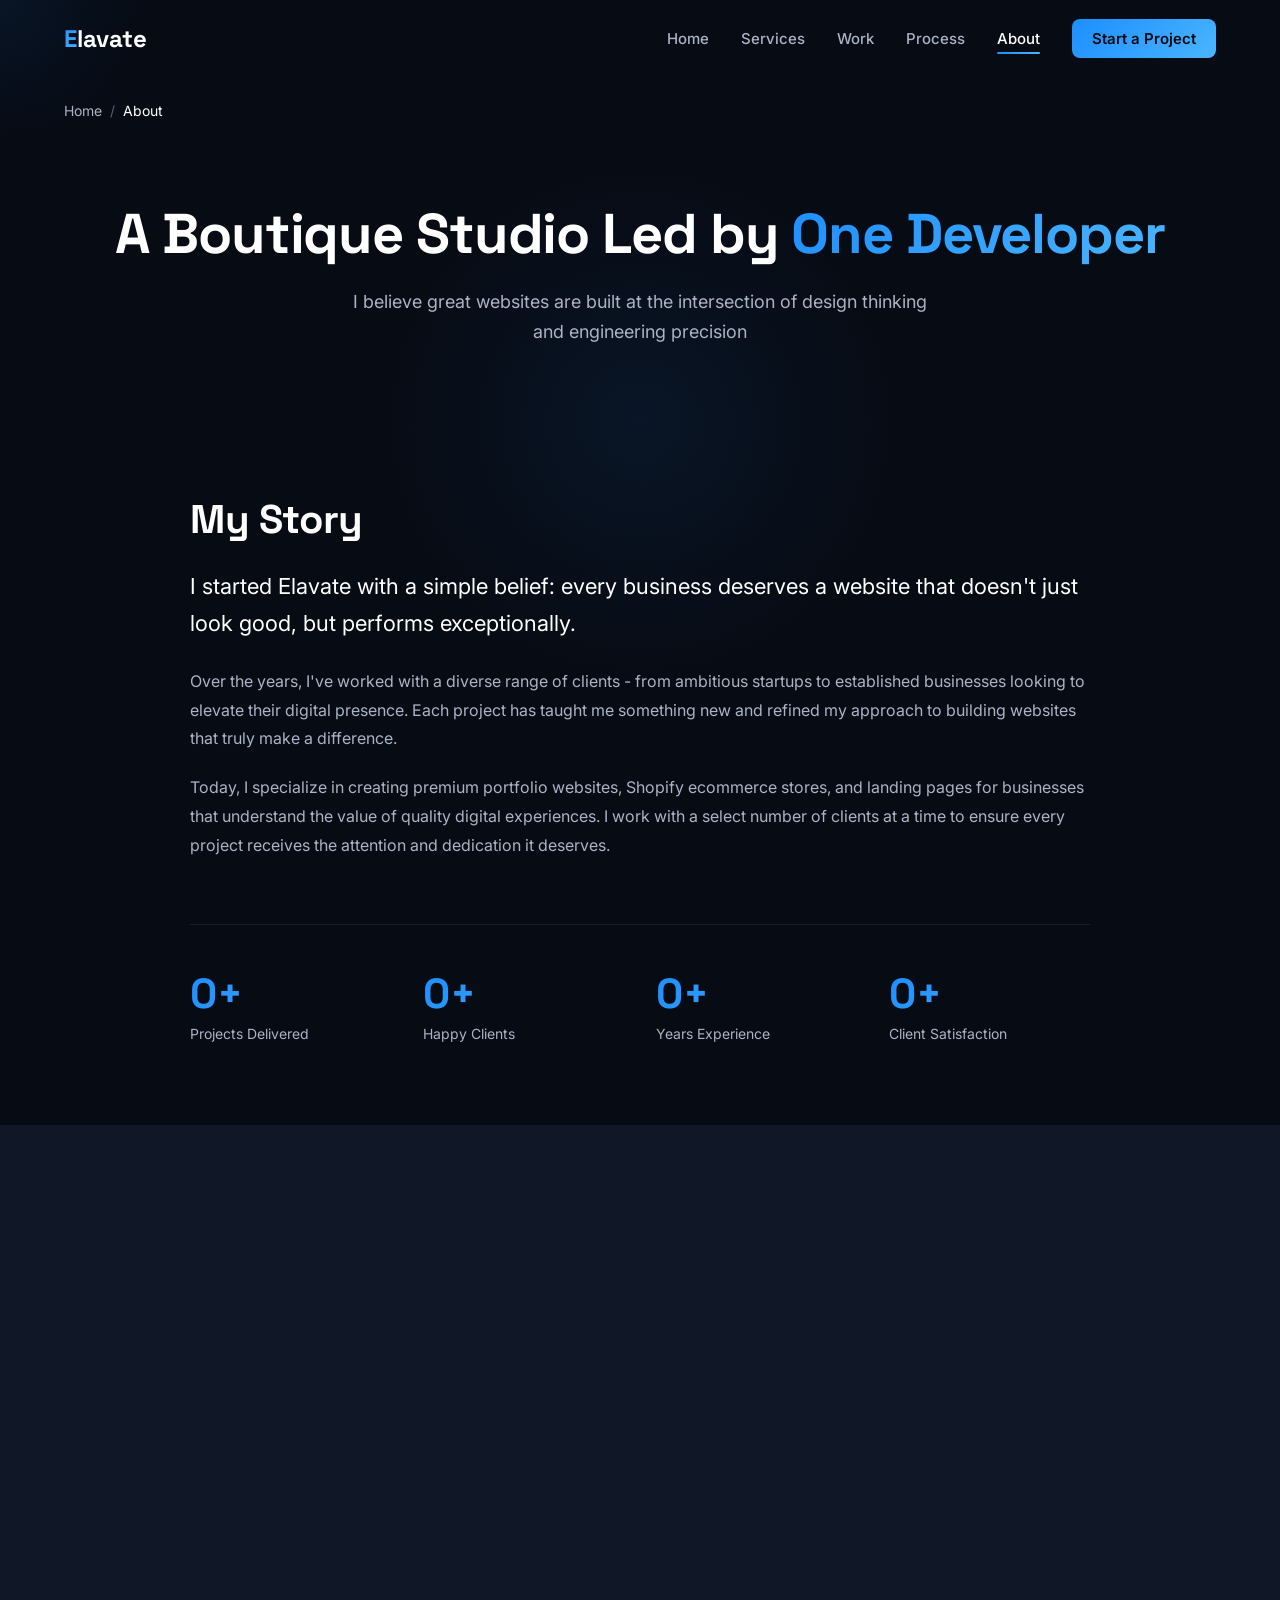
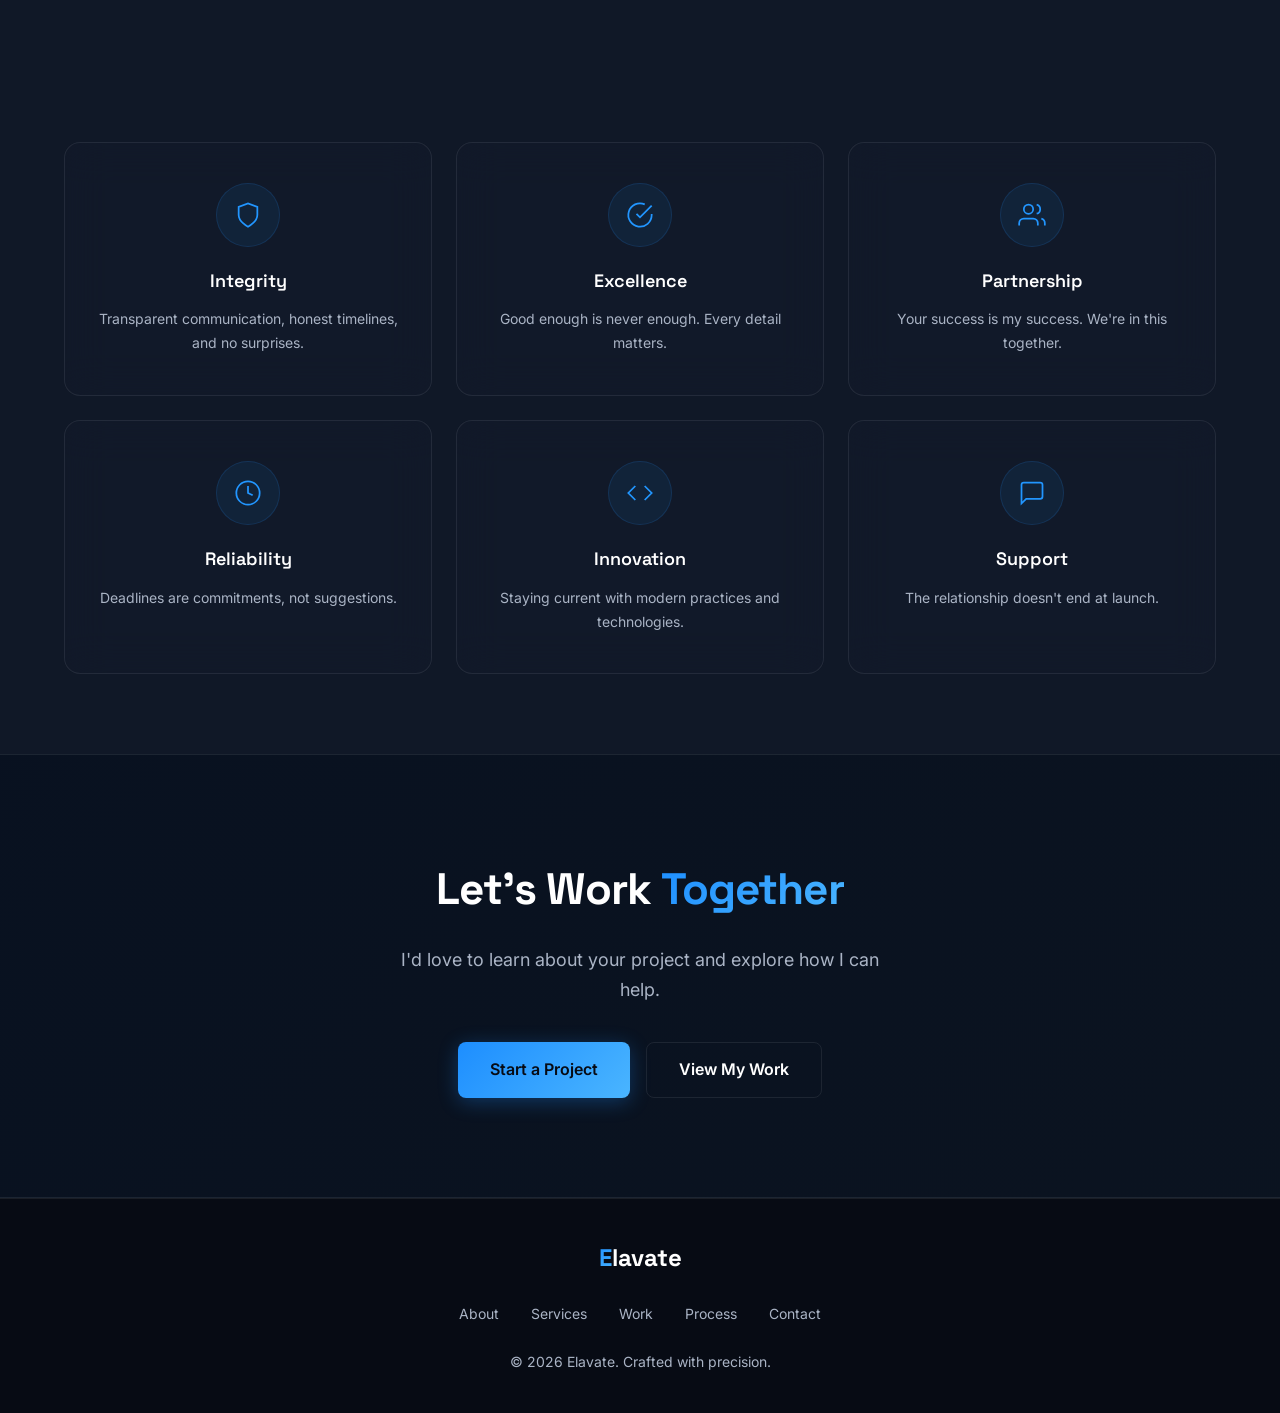
==== about.html @ 6ba704a9 "first commit" ====
<!DOCTYPE html>
<html lang="en">
<head>
    <meta charset="UTF-8">
    <meta name="viewport" content="width=device-width, initial-scale=1.0">
    <title>About | Elavate | Premium Web Development</title>
    <meta name="description" content="Learn about Elavate - a boutique web development studio focused on creating premium digital experiences for modern businesses.">
    <meta name="keywords" content="about elavate, web developer, design philosophy, mission, values">
    <meta name="author" content="Elavate">
    <link rel="canonical" href="https://elavate.dev/about.html">
    <meta property="og:title" content="About | Elavate | Premium Web Development">
    <meta property="og:description" content="Learn about Elavate - a boutique web development studio focused on creating premium digital experiences.">
    <meta property="og:type" content="website">
    <meta property="og:url" content="https://elavate.dev/about.html">
    <link rel="preconnect" href="https://fonts.googleapis.com">
    <link rel="preconnect" href="https://fonts.gstatic.com" crossorigin>
    <link href="https://fonts.googleapis.com/css2?family=Inter:wght@300;400;500;600;700&family=Space+Grotesk:wght@400;500;600;700&display=swap" rel="stylesheet">
    <link rel="stylesheet" href="css/style.css">
    <link rel="stylesheet" href="css/animations.css">
    <link rel="stylesheet" href="css/responsive.css">
</head>
<body>
    <div id="loader" class="loader"><div class="loader-inner"><div class="loader-bar"></div><span class="loader-text">ELAVATE</span></div></div>
    <div class="page-transition" id="page-transition"></div>
    <div id="mouse-glow" class="mouse-glow"></div>
    <div id="scroll-progress" class="scroll-progress"></div>

    <header id="navbar" class="navbar">
        <nav class="nav-container">
            <a href="index.html" class="nav-logo"><span class="logo-gradient">E</span>lavate</a>
            <ul class="nav-menu" id="nav-menu">
                <li><a href="index.html" class="nav-link">Home</a></li>
                <li><a href="services.html" class="nav-link">Services</a></li>
                <li><a href="work.html" class="nav-link">Work</a></li>
                <li><a href="process.html" class="nav-link">Process</a></li>
                <li><a href="about.html" class="nav-link active">About</a></li>
                <li><a href="contact.html" class="nav-link nav-link-cta">Start a Project</a></li>
            </ul>
            <button class="nav-toggle" id="nav-toggle" aria-label="Toggle menu"><span></span><span></span><span></span></button>
        </nav>
    </header>

    <main class="page-content">
        <div class="breadcrumb"><div class="container"><ul class="breadcrumb-list"><li class="breadcrumb-item"><a href="index.html">Home</a></li><li class="breadcrumb-separator">/</li><li class="breadcrumb-item active">About</li></ul></div></div>

        <section class="page-hero">
            <div class="container">
                <h1 class="page-hero-title">A Boutique Studio Led by <span class="gradient-text">One Developer</span></h1>
                <p class="page-hero-description">I believe great websites are built at the intersection of design thinking and engineering precision</p>
            </div>
        </section>

        <!-- My Story -->
        <section class="content-section">
            <div class="container">
                <div class="about-layout" data-reveal>
                    <div class="about-content">
                        <h2 class="content-title" style="text-align: left;">My Story</h2>
                        <p class="about-lead">I started Elavate with a simple belief: every business deserves a website that doesn't just look good, but performs exceptionally.</p>
                        <p class="about-text">Over the years, I've worked with a diverse range of clients - from ambitious startups to established businesses looking to elevate their digital presence. Each project has taught me something new and refined my approach to building websites that truly make a difference.</p>
                        <p class="about-text">Today, I specialize in creating premium portfolio websites, Shopify ecommerce stores, and landing pages for businesses that understand the value of quality digital experiences. I work with a select number of clients at a time to ensure every project receives the attention and dedication it deserves.</p>
                    </div>
                    <div class="about-stats">
                        <div class="stat-item"><span class="stat-number" data-count="50">0</span><span class="stat-label">Projects Delivered</span></div>
                        <div class="stat-item"><span class="stat-number" data-count="35">0</span><span class="stat-label">Happy Clients</span></div>
                        <div class="stat-item"><span class="stat-number" data-count="3">0</span><span class="stat-label">Years Experience</span></div>
                        <div class="stat-item"><span class="stat-number" data-count="100">0</span><span class="stat-label">Client Satisfaction</span></div>
                    </div>
                </div>
            </div>
        </section>

        <!-- Design Philosophy -->
        <section class="content-section content-section-alt">
            <div class="container">
                <div class="content-header" data-reveal>
                    <h2 class="content-title">Design <span class="gradient-text">Philosophy</span></h2>
                    <p class="content-subtitle">The principles that guide every project I take on</p>
                </div>
                <div class="why-grid" data-reveal>
                    <div class="why-card glass-card">
                        <div class="why-icon"><svg width="28" height="28" viewBox="0 0 24 24" fill="none" stroke="url(#ag)" stroke-width="1.5"><defs><linearGradient id="ag" x1="0%" y1="0%" x2="100%" y2="100%"><stop offset="0%" style="stop-color:#1D8EFF"/><stop offset="100%" style="stop-color:#4AB5FF"/></linearGradient></defs><path d="M12 22s8-4 8-10V5l-8-3-8 3v7c0 6 8 10 8 10z"/></svg></div>
                        <h4 class="why-title">Quality Over Quantity</h4>
                        <p class="why-description">I take on fewer projects to ensure exceptional quality in everything I deliver.</p>
                    </div>
                    <div class="why-card glass-card">
                        <div class="why-icon"><svg width="28" height="28" viewBox="0 0 24 24" fill="none" stroke="url(#ag)" stroke-width="1.5"><circle cx="12" cy="12" r="10"/><path d="M8 14s1.5 2 4 2 4-2 4-2"/><line x1="9" y1="9" x2="9.01" y2="9"/><line x1="15" y1="9" x2="15.01" y2="9"/></svg></div>
                        <h4 class="why-title">User-Centered</h4>
                        <p class="why-description">Every design decision is made with the end user in mind.</p>
                    </div>
                    <div class="why-card glass-card">
                        <div class="why-icon"><svg width="28" height="28" viewBox="0 0 24 24" fill="none" stroke="url(#ag)" stroke-width="1.5"><polygon points="13 2 3 14 12 14 11 22 21 10 12 10 13 2"/></svg></div>
                        <h4 class="why-title">Performance First</h4>
                        <p class="why-description">Speed and performance are built into every project from the ground up.</p>
                    </div>
                    <div class="why-card glass-card">
                        <div class="why-icon"><svg width="28" height="28" viewBox="0 0 24 24" fill="none" stroke="url(#ag)" stroke-width="1.5"><polyline points="16 18 22 12 16 6"/><polyline points="8 6 2 12 8 18"/></svg></div>
                        <h4 class="why-title">Clean Code</h4>
                        <p class="why-description">Maintainable, semantic code that stands the test of time.</p>
                    </div>
                    <div class="why-card glass-card">
                        <div class="why-icon"><svg width="28" height="28" viewBox="0 0 24 24" fill="none" stroke="url(#ag)" stroke-width="1.5"><rect x="5" y="2" width="14" height="20" rx="2" ry="2"/><line x1="12" y1="18" x2="12.01" y2="18"/></svg></div>
                        <h4 class="why-title">Mobile-First</h4>
                        <p class="why-description">Designed for mobile, enhanced for desktop - always.</p>
                    </div>
                    <div class="why-card glass-card">
                        <div class="why-icon"><svg width="28" height="28" viewBox="0 0 24 24" fill="none" stroke="url(#ag)" stroke-width="1.5"><circle cx="11" cy="11" r="8"/><line x1="21" y1="21" x2="16.65" y2="16.65"/></svg></div>
                        <h4 class="why-title">SEO Built-In</h4>
                        <p class="why-description">Search visibility is a core consideration, not an afterthought.</p>
                    </div>
                </div>
            </div>
        </section>

        <!-- Mission & Vision -->
        <section class="content-section">
            <div class="container">
                <div class="content-header" data-reveal>
                    <h2 class="content-title">Mission & <span class="gradient-text">Vision</span></h2>
                </div>
                <div class="featured-card" data-reveal>
                    <div class="featured-card-content">
                        <h3>My Mission</h3>
                        <p>To help ambitious businesses establish a powerful digital presence through premium, high-performance websites that drive real results and elevate their brand.</p>
                    </div>
                    <div class="featured-card-visual">
                        <svg width="80" height="80" viewBox="0 0 24 24" fill="none" stroke="#2296FF" stroke-width="1"><circle cx="12" cy="12" r="10"/><path d="M12 16v-4M12 8h.01"/></svg>
                    </div>
                </div>
                <div class="featured-card" data-reveal style="margin-top: 24px;">
                    <div class="featured-card-visual">
                        <svg width="80" height="80" viewBox="0 0 24 24" fill="none" stroke="#2296FF" stroke-width="1"><path d="M1 12s4-8 11-8 11 8 11 8-4 8-11 8-11-8-11-8z"/><circle cx="12" cy="12" r="3"/></svg>
                    </div>
                    <div class="featured-card-content">
                        <h3>My Vision</h3>
                        <p>To be the go-to web development partner for businesses that value quality, precision, and results. A studio where every project is treated as a showcase piece.</p>
                    </div>
                </div>
            </div>
        </section>

        <!-- Values -->
        <section class="content-section content-section-alt">
            <div class="container">
                <div class="content-header" data-reveal>
                    <h2 class="content-title">Core <span class="gradient-text">Values</span></h2>
                    <p class="content-subtitle">The principles that define how I work and the relationships I build</p>
                </div>
                <div class="values-grid" data-reveal>
                    <div class="value-card glass-card">
                        <div class="value-icon"><svg width="28" height="28" viewBox="0 0 24 24" fill="none" stroke="#2296FF" stroke-width="1.5"><path d="M12 22s8-4 8-10V5l-8-3-8 3v7c0 6 8 10 8 10z"/></svg></div>
                        <h3 class="value-title">Integrity</h3>
                        <p class="value-description">Transparent communication, honest timelines, and no surprises.</p>
                    </div>
                    <div class="value-card glass-card">
                        <div class="value-icon"><svg width="28" height="28" viewBox="0 0 24 24" fill="none" stroke="#2296FF" stroke-width="1.5"><path d="M22 11.08V12a10 10 0 1 1-5.93-9.14"/><polyline points="22 4 12 14.01 9 11.01"/></svg></div>
                        <h3 class="value-title">Excellence</h3>
                        <p class="value-description">Good enough is never enough. Every detail matters.</p>
                    </div>
                    <div class="value-card glass-card">
                        <div class="value-icon"><svg width="28" height="28" viewBox="0 0 24 24" fill="none" stroke="#2296FF" stroke-width="1.5"><path d="M17 21v-2a4 4 0 0 0-4-4H5a4 4 0 0 0-4 4v2"/><circle cx="9" cy="7" r="4"/><path d="M23 21v-2a4 4 0 0 0-3-3.87"/><path d="M16 3.13a4 4 0 0 1 0 7.75"/></svg></div>
                        <h3 class="value-title">Partnership</h3>
                        <p class="value-description">Your success is my success. We're in this together.</p>
                    </div>
                    <div class="value-card glass-card">
                        <div class="value-icon"><svg width="28" height="28" viewBox="0 0 24 24" fill="none" stroke="#2296FF" stroke-width="1.5"><circle cx="12" cy="12" r="10"/><polyline points="12 6 12 12 16 14"/></svg></div>
                        <h3 class="value-title">Reliability</h3>
                        <p class="value-description">Deadlines are commitments, not suggestions.</p>
                    </div>
                    <div class="value-card glass-card">
                        <div class="value-icon"><svg width="28" height="28" viewBox="0 0 24 24" fill="none" stroke="#2296FF" stroke-width="1.5"><polyline points="16 18 22 12 16 6"/><polyline points="8 6 2 12 8 18"/></svg></div>
                        <h3 class="value-title">Innovation</h3>
                        <p class="value-description">Staying current with modern practices and technologies.</p>
                    </div>
                    <div class="value-card glass-card">
                        <div class="value-icon"><svg width="28" height="28" viewBox="0 0 24 24" fill="none" stroke="#2296FF" stroke-width="1.5"><path d="M21 15a2 2 0 0 1-2 2H7l-4 4V5a2 2 0 0 1 2-2h14a2 2 0 0 1 2 2z"/></svg></div>
                        <h3 class="value-title">Support</h3>
                        <p class="value-description">The relationship doesn't end at launch.</p>
                    </div>
                </div>
            </div>
        </section>

        <!-- CTA -->
        <section class="cta-section">
            <div class="cta-content" data-reveal>
                <h2 class="cta-title">Let's Work <span class="gradient-text">Together</span></h2>
                <p class="cta-description">I'd love to learn about your project and explore how I can help.</p>
                <div class="cta-buttons">
                    <a href="contact.html" class="btn btn-primary"><span class="btn-ripple"></span>Start a Project</a>
                    <a href="work.html" class="btn btn-secondary"><span class="btn-ripple"></span>View My Work</a>
                </div>
            </div>
        </section>
    </main>

    <footer class="footer"><div class="container"><div class="footer-content"><a href="index.html" class="nav-logo footer-logo"><span class="logo-gradient">E</span>lavate</a><ul class="footer-nav"><li><a href="about.html">About</a></li><li><a href="services.html">Services</a></li><li><a href="work.html">Work</a></li><li><a href="process.html">Process</a></li><li><a href="contact.html">Contact</a></li></ul><p class="footer-copyright">&copy; 2026 Elavate. Crafted with precision.</p></div></div></footer>
    <button id="back-to-top" class="back-to-top" aria-label="Back to top"><svg width="20" height="20" viewBox="0 0 24 24" fill="none" stroke="currentColor" stroke-width="2"><polyline points="18 15 12 9 6 15"/></svg></button>

    <script src="js/main.js"></script>
</body>
</html>
---- css/style.css ----
/* =============================================
   ELAVATE PORTFOLIO - MAIN STYLES
   ============================================= */

/* CSS Variables */
:root {
    --bg: #070B14;
    --bg-section: #101827;
    --bg-card: #141D2E;
    --primary: #2296FF;
    --gradient-start: #1D8EFF;
    --gradient-end: #4AB5FF;
    --text: #FFFFFF;
    --text-secondary: #AAB4C5;
    --border: rgba(255, 255, 255, 0.08);
    --font-heading: 'Space Grotesk', sans-serif;
    --font-body: 'Inter', sans-serif;
    --radius: 16px;
    --radius-sm: 8px;
    --radius-lg: 24px;
    --transition: 0.3s cubic-bezier(0.4, 0, 0.2, 1);
}

/* Reset */
*, *::before, *::after {
    margin: 0;
    padding: 0;
    box-sizing: border-box;
}

html {
    scroll-behavior: smooth;
    scroll-padding-top: 80px;
}

body {
    font-family: var(--font-body);
    background-color: var(--bg);
    color: var(--text);
    line-height: 1.6;
    overflow-x: hidden;
    -webkit-font-smoothing: antialiased;
}

a {
    text-decoration: none;
    color: inherit;
    transition: var(--transition);
}

ul { list-style: none; }

img { max-width: 100%; display: block; }

button {
    border: none;
    outline: none;
    cursor: pointer;
    font-family: inherit;
    background: transparent;
}

input, textarea {
    font-family: inherit;
    outline: none;
    border: none;
}

/* Container */
.container {
    max-width: 1200px;
    margin: 0 auto;
    padding: 0 24px;
}

/* Section */
.section {
    padding: 140px 0;
}

.section-header {
    text-align: center;
    margin-bottom: 80px;
}

.section-label {
    display: inline-block;
    font-size: 13px;
    font-weight: 600;
    color: var(--primary);
    text-transform: uppercase;
    letter-spacing: 3px;
    margin-bottom: 20px;
    padding: 8px 20px;
    border: 1px solid rgba(34, 150, 255, 0.25);
    border-radius: 24px;
    background: rgba(34, 150, 255, 0.06);
}

.section-title {
    font-family: var(--font-heading);
    font-size: clamp(36px, 5vw, 56px);
    font-weight: 700;
    line-height: 1.15;
    margin-bottom: 20px;
    letter-spacing: -0.02em;
}

.section-description {
    font-size: 18px;
    color: var(--text-secondary);
    max-width: 640px;
    margin: 0 auto;
    line-height: 1.7;
}

/* Gradient Text */
.gradient-text {
    background: linear-gradient(135deg, var(--gradient-start), var(--gradient-end));
    -webkit-background-clip: text;
    -webkit-text-fill-color: transparent;
    background-clip: text;
}

/* Glass Card */
.glass-card {
    background: rgba(20, 29, 46, 0.6);
    border: 1px solid var(--border);
    border-radius: var(--radius);
    backdrop-filter: blur(20px);
    -webkit-backdrop-filter: blur(20px);
    transition: var(--transition);
}

.glass-card:hover {
    border-color: rgba(34, 150, 255, 0.2);
    box-shadow: 0 8px 32px rgba(34, 150, 255, 0.1);
    transform: translateY(-4px);
}

/* Buttons */
.btn {
    display: inline-flex;
    align-items: center;
    justify-content: center;
    gap: 8px;
    padding: 14px 32px;
    font-size: 16px;
    font-weight: 600;
    border-radius: var(--radius-sm);
    position: relative;
    overflow: hidden;
    transition: var(--transition);
    cursor: pointer;
}

.btn-primary {
    background: linear-gradient(135deg, var(--gradient-start), var(--gradient-end));
    color: var(--bg);
    box-shadow: 0 4px 20px rgba(29, 142, 255, 0.3);
}

.btn-primary:hover {
    box-shadow: 0 8px 30px rgba(29, 142, 255, 0.5);
    transform: translateY(-2px);
}

.btn-secondary {
    background: transparent;
    color: var(--text);
    border: 1px solid var(--border);
}

.btn-secondary:hover {
    border-color: var(--primary);
    color: var(--primary);
    transform: translateY(-2px);
}

.btn-full { width: 100%; }

.btn-ripple {
    position: absolute;
    border-radius: 50%;
    background: rgba(255, 255, 255, 0.3);
    transform: scale(0);
    animation: ripple 0.6s linear;
    pointer-events: none;
}

@keyframes ripple {
    to { transform: scale(4); opacity: 0; }
}

/* =============================================
   LOADER
   ============================================= */
.loader {
    position: fixed;
    inset: 0;
    background: var(--bg);
    display: flex;
    align-items: center;
    justify-content: center;
    z-index: 10000;
    transition: opacity 0.5s ease, visibility 0.5s ease;
}

.loader.hidden {
    opacity: 0;
    visibility: hidden;
}

.loader-inner {
    text-align: center;
}

.loader-bar {
    width: 200px;
    height: 3px;
    background: rgba(255, 255, 255, 0.1);
    border-radius: 4px;
    margin: 0 auto 16px;
    overflow: hidden;
}

.loader-bar::after {
    content: '';
    display: block;
    width: 0;
    height: 100%;
    background: linear-gradient(90deg, var(--gradient-start), var(--gradient-end));
    border-radius: 4px;
    animation: loadBar 1.5s ease forwards;
}

@keyframes loadBar {
    to { width: 100%; }
}

.loader-text {
    font-family: var(--font-heading);
    font-size: 24px;
    font-weight: 700;
    background: linear-gradient(135deg, var(--gradient-start), var(--gradient-end));
    -webkit-background-clip: text;
    -webkit-text-fill-color: transparent;
    background-clip: text;
}

/* =============================================
   MOUSE GLOW
   ============================================= */
.mouse-glow {
    position: fixed;
    width: 300px;
    height: 300px;
    border-radius: 50%;
    background: radial-gradient(circle, rgba(29, 142, 255, 0.08) 0%, transparent 70%);
    pointer-events: none;
    z-index: 1;
    transform: translate(-50%, -50%);
    transition: opacity 0.3s ease;
}

/* =============================================
   SCROLL PROGRESS
   ============================================= */
.scroll-progress {
    position: fixed;
    top: 0;
    left: 0;
    width: 0;
    height: 3px;
    background: linear-gradient(90deg, var(--gradient-start), var(--gradient-end));
    z-index: 10001;
    transition: width 0.1s linear;
}

/* =============================================
   NAVBAR
   ============================================= */
.navbar {
    position: fixed;
    top: 0;
    left: 0;
    right: 0;
    z-index: 1000;
    padding: 20px 0;
    transition: all 0.3s ease;
}

.navbar.scrolled {
    padding: 12px 0;
    background: rgba(7, 11, 20, 0.85);
    backdrop-filter: blur(20px);
    -webkit-backdrop-filter: blur(20px);
    border-bottom: 1px solid var(--border);
}

.nav-container {
    max-width: 1200px;
    margin: 0 auto;
    padding: 0 24px;
    display: flex;
    align-items: center;
    justify-content: space-between;
}

.nav-logo {
    font-family: var(--font-heading);
    font-size: 24px;
    font-weight: 700;
    color: var(--text);
}

.logo-gradient {
    background: linear-gradient(135deg, var(--gradient-start), var(--gradient-end));
    -webkit-background-clip: text;
    -webkit-text-fill-color: transparent;
    background-clip: text;
}

.nav-menu {
    display: flex;
    align-items: center;
    gap: 32px;
}

.nav-link {
    font-size: 15px;
    font-weight: 500;
    color: var(--text-secondary);
    position: relative;
    padding: 4px 0;
}

.nav-link::after {
    content: '';
    position: absolute;
    bottom: -2px;
    left: 0;
    width: 0;
    height: 2px;
    background: linear-gradient(90deg, var(--gradient-start), var(--gradient-end));
    border-radius: 2px;
    transition: width 0.3s ease;
}

.nav-link:hover,
.nav-link.active {
    color: var(--text);
}

.nav-link:hover::after,
.nav-link.active::after {
    width: 100%;
}

/* CTA Nav Link */
.nav-link-cta {
    background: linear-gradient(135deg, var(--gradient-start), var(--gradient-end));
    color: var(--bg) !important;
    padding: 10px 20px !important;
    border-radius: var(--radius-sm);
    font-weight: 600 !important;
}

.nav-link-cta::after {
    display: none !important;
}

.nav-link-cta:hover {
    opacity: 0.9;
    transform: translateY(-1px);
}

/* Mobile Toggle */
.nav-toggle {
    display: none;
    flex-direction: column;
    gap: 5px;
    padding: 4px;
}

.nav-toggle span {
    display: block;
    width: 24px;
    height: 2px;
    background: var(--text);
    border-radius: 2px;
    transition: var(--transition);
}

.nav-toggle.active span:nth-child(1) {
    transform: rotate(45deg) translate(5px, 5px);
}

.nav-toggle.active span:nth-child(2) {
    opacity: 0;
}

.nav-toggle.active span:nth-child(3) {
    transform: rotate(-45deg) translate(5px, -5px);
}

/* =============================================
   HERO
   ============================================= */
.hero {
    position: relative;
    min-height: 100vh;
    display: flex;
    align-items: center;
    overflow: hidden;
}

.hero-bg {
    position: absolute;
    inset: 0;
    z-index: 0;
}

.hero-grid {
    position: absolute;
    inset: 0;
    background-image:
        linear-gradient(rgba(255, 255, 255, 0.03) 1px, transparent 1px),
        linear-gradient(90deg, rgba(255, 255, 255, 0.03) 1px, transparent 1px);
    background-size: 60px 60px;
}

.hero-glow {
    position: absolute;
    top: 50%;
    left: 50%;
    width: 800px;
    height: 800px;
    transform: translate(-50%, -50%);
    background: radial-gradient(circle, rgba(29, 142, 255, 0.12) 0%, transparent 60%);
    animation: pulseGlow 4s ease-in-out infinite;
}

@keyframes pulseGlow {
    0%, 100% { opacity: 1; transform: translate(-50%, -50%) scale(1); }
    50% { opacity: 0.6; transform: translate(-50%, -50%) scale(1.1); }
}

.hero-particles {
    position: absolute;
    inset: 0;
    z-index: 0;
}

.hero-container {
    position: relative;
    z-index: 2;
    max-width: 1200px;
    margin: 0 auto;
    padding: 0 24px;
    display: grid;
    grid-template-columns: 1fr 1fr;
    gap: 60px;
    align-items: center;
    width: 100%;
}

.hero-badge {
    display: inline-block;
    font-size: 13px;
    font-weight: 500;
    color: var(--primary);
    padding: 8px 20px;
    border: 1px solid rgba(34, 150, 255, 0.3);
    border-radius: 24px;
    background: rgba(34, 150, 255, 0.05);
    margin-bottom: 24px;
    animation: fadeInUp 0.8s ease 0.2s backwards;
}

.hero-title {
    font-family: var(--font-heading);
    font-size: clamp(40px, 6vw, 72px);
    font-weight: 700;
    line-height: 1.1;
    margin-bottom: 28px;
    letter-spacing: -0.03em;
    animation: fadeInUp 0.8s ease 0.4s backwards;
}

.hero-description {
    font-size: 18px;
    color: var(--text-secondary);
    max-width: 520px;
    margin-bottom: 48px;
    line-height: 1.8;
    animation: fadeInUp 0.8s ease 0.6s backwards;
}

.hero-buttons {
    display: flex;
    gap: 16px;
    animation: fadeInUp 0.8s ease 0.8s backwards;
}

@keyframes fadeInUp {
    from { opacity: 0; transform: translateY(30px); }
    to { opacity: 1; transform: translateY(0); }
}

/* Hero Mockup */
.hero-visual {
    position: relative;
    height: 500px;
    display: flex;
    align-items: center;
    justify-content: center;
}

.hero-mockup {
    position: relative;
    width: 100%;
    max-width: 500px;
}

.mockup-browser {
    background: rgba(20, 29, 46, 0.8);
    border: 1px solid var(--border);
    border-radius: var(--radius);
    overflow: hidden;
    backdrop-filter: blur(20px);
    box-shadow: 0 25px 80px rgba(0, 0, 0, 0.4);
}

.mockup-browser-bar {
    display: flex;
    align-items: center;
    gap: 8px;
    padding: 14px 18px;
    background: rgba(7, 11, 20, 0.5);
    border-bottom: 1px solid var(--border);
}

.mockup-dot {
    width: 10px;
    height: 10px;
    border-radius: 50%;
    background: rgba(255, 255, 255, 0.1);
}

.mockup-dot:first-child { background: #ff5f57; }
.mockup-dot:nth-child(2) { background: #febc2e; }
.mockup-dot:nth-child(3) { background: #28c840; }

.mockup-url {
    margin-left: auto;
    font-size: 12px;
    color: var(--text-secondary);
    font-family: var(--font-body);
}

.mockup-content {
    padding: 32px;
}

.mockup-hero-line {
    height: 12px;
    background: linear-gradient(90deg, rgba(34, 150, 255, 0.3) 0%, rgba(74, 181, 255, 0.1) 100%);
    border-radius: 6px;
    margin-bottom: 12px;
    width: 80%;
}

.mockup-hero-line.short {
    width: 50%;
    height: 8px;
    margin-bottom: 24px;
    background: rgba(255, 255, 255, 0.08);
}

.mockup-grid {
    display: grid;
    grid-template-columns: repeat(3, 1fr);
    gap: 12px;
}

.mockup-card {
    aspect-ratio: 1;
    background: rgba(255, 255, 255, 0.04);
    border-radius: var(--radius-sm);
    border: 1px solid rgba(255, 255, 255, 0.06);
}

.mockup-float {
    position: absolute;
    display: flex;
    align-items: center;
    gap: 10px;
    padding: 12px 18px;
    font-size: 13px;
    font-weight: 500;
    color: var(--text);
    white-space: nowrap;
    animation: float 6s ease-in-out infinite;
    box-shadow: 0 12px 40px rgba(0, 0, 0, 0.4);
}

.mockup-float-1 {
    top: 10%;
    right: -20px;
    animation-delay: 0s;
}

.mockup-float-2 {
    bottom: 25%;
    left: -30px;
    animation-delay: 1.5s;
}

.mockup-float-3 {
    bottom: 8%;
    right: 10%;
    animation-delay: 3s;
}

/* Scroll Indicator */
.hero-scroll-indicator {
    position: absolute;
    bottom: 40px;
    left: 50%;
    transform: translateX(-50%);
    display: flex;
    flex-direction: column;
    align-items: center;
    gap: 8px;
    color: var(--text-secondary);
    font-size: 12px;
    animation: fadeInUp 0.8s ease 1.2s backwards;
}

.scroll-mouse {
    width: 24px;
    height: 38px;
    border: 2px solid var(--text-secondary);
    border-radius: 12px;
    position: relative;
}

.scroll-wheel {
    width: 4px;
    height: 8px;
    background: var(--primary);
    border-radius: 2px;
    position: absolute;
    top: 6px;
    left: 50%;
    transform: translateX(-50%);
    animation: scrollWheel 1.5s ease-in-out infinite;
}

@keyframes scrollWheel {
    0% { opacity: 1; top: 6px; }
    100% { opacity: 0; top: 20px; }
}

/* =============================================
   ABOUT
   ============================================= */
.about-layout {
    max-width: 900px;
    margin: 0 auto;
}

.about-header {
    margin-bottom: 48px;
}

.about-header .section-label {
    display: inline-block;
}

.about-header .section-title {
    text-align: left;
}

.about-content {
    margin-bottom: 64px;
}

.about-lead {
    font-size: 22px;
    color: var(--text);
    line-height: 1.7;
    margin-bottom: 24px;
    font-weight: 400;
}

.about-text {
    font-size: 16px;
    color: var(--text-secondary);
    margin-bottom: 20px;
    line-height: 1.8;
}

.about-stats {
    display: grid;
    grid-template-columns: repeat(4, 1fr);
    gap: 32px;
    padding-top: 48px;
    border-top: 1px solid var(--border);
}

.stat-item {
    text-align: left;
}

.stat-number {
    display: block;
    font-family: var(--font-heading);
    font-size: 42px;
    font-weight: 700;
    background: linear-gradient(135deg, var(--gradient-start), var(--gradient-end));
    -webkit-background-clip: text;
    -webkit-text-fill-color: transparent;
    background-clip: text;
    line-height: 1;
    margin-bottom: 8px;
}

.stat-number::after {
    content: '+';
}

.stat-label {
    display: block;
    font-size: 14px;
    color: var(--text-secondary);
}

/* =============================================
   SERVICES
   ============================================= */
.services-grid {
    display: grid;
    grid-template-columns: repeat(3, 1fr);
    gap: 24px;
}

.service-card {
    padding: 40px 32px;
    text-align: left;
    cursor: default;
    position: relative;
}

.service-featured {
    border-color: rgba(34, 150, 255, 0.15);
}

.service-featured:hover {
    border-color: rgba(34, 150, 255, 0.35);
}

.service-tag {
    position: absolute;
    top: 20px;
    right: 20px;
    font-size: 11px;
    font-weight: 600;
    color: var(--primary);
    padding: 4px 10px;
    border: 1px solid rgba(34, 150, 255, 0.3);
    border-radius: 12px;
    background: rgba(34, 150, 255, 0.08);
}

.service-icon {
    width: 56px;
    height: 56px;
    margin: 0 0 24px 0;
    display: flex;
    align-items: center;
    justify-content: center;
    background: rgba(34, 150, 255, 0.08);
    border-radius: 14px;
    border: 1px solid rgba(34, 150, 255, 0.15);
}

.service-title {
    font-family: var(--font-heading);
    font-size: 20px;
    font-weight: 600;
    margin-bottom: 12px;
}

.service-description {
    font-size: 15px;
    color: var(--text-secondary);
    line-height: 1.7;
}

/* =============================================
   PORTFOLIO
   ============================================= */
.portfolio-showcase {
    display: flex;
    flex-direction: column;
    gap: 32px;
}

.portfolio-project {
    display: grid;
    grid-template-columns: 1.2fr 1fr;
    gap: 40px;
    align-items: center;
    padding: 32px;
    background: rgba(20, 29, 46, 0.4);
    border: 1px solid var(--border);
    border-radius: var(--radius-lg);
    transition: var(--transition);
}

.portfolio-project:hover {
    border-color: rgba(34, 150, 255, 0.2);
    box-shadow: 0 20px 60px rgba(0, 0, 0, 0.3);
}

.portfolio-project-large {
    grid-template-columns: 1.3fr 1fr;
    padding: 40px;
}

.portfolio-project-image {
    position: relative;
    border-radius: var(--radius);
    overflow: hidden;
    aspect-ratio: 16/10;
    background: var(--bg-section);
}

.portfolio-placeholder {
    width: 100%;
    height: 100%;
    display: flex;
    align-items: center;
    justify-content: center;
    background: linear-gradient(135deg, rgba(29, 142, 255, 0.06) 0%, rgba(74, 181, 255, 0.04) 100%);
}

.portfolio-overlay {
    position: absolute;
    inset: 0;
    background: rgba(7, 11, 20, 0.9);
    display: flex;
    align-items: center;
    justify-content: center;
    gap: 16px;
    opacity: 0;
    transition: opacity 0.3s ease;
}

.portfolio-project:hover .portfolio-overlay {
    opacity: 1;
}

.portfolio-btn {
    padding: 12px 28px;
    font-size: 14px;
    font-weight: 600;
    border-radius: var(--radius-sm);
    background: linear-gradient(135deg, var(--gradient-start), var(--gradient-end));
    color: var(--bg);
    transition: var(--transition);
}

.portfolio-btn:hover {
    transform: scale(1.05);
}

.portfolio-btn-outline {
    background: transparent;
    color: var(--text);
    border: 1px solid var(--border);
}

.portfolio-btn-outline:hover {
    border-color: var(--primary);
    color: var(--primary);
}

.portfolio-project-info {
    padding: 8px 0;
}

.portfolio-project-meta {
    display: flex;
    align-items: center;
    gap: 16px;
    margin-bottom: 16px;
}

.portfolio-project-type {
    font-size: 13px;
    font-weight: 600;
    color: var(--primary);
    text-transform: uppercase;
    letter-spacing: 1px;
}

.portfolio-project-year {
    font-size: 13px;
    color: var(--text-secondary);
}

.portfolio-project-title {
    font-family: var(--font-heading);
    font-size: 28px;
    font-weight: 700;
    margin-bottom: 16px;
    letter-spacing: -0.01em;
}

.portfolio-project-description {
    font-size: 15px;
    color: var(--text-secondary);
    line-height: 1.7;
    margin-bottom: 24px;
}

.portfolio-project-tags {
    display: flex;
    flex-wrap: wrap;
    gap: 8px;
}

.portfolio-tag {
    font-size: 12px;
    font-weight: 500;
    color: var(--text-secondary);
    padding: 6px 14px;
    border: 1px solid var(--border);
    border-radius: 20px;
    background: rgba(255, 255, 255, 0.03);
}

/* =============================================
   SKILLS
   ============================================= */
.skills-grid {
    display: grid;
    grid-template-columns: repeat(5, 1fr);
    gap: 20px;
    max-width: 800px;
    margin: 0 auto;
}

.skill-item {
    padding: 32px 16px;
    text-align: center;
    cursor: default;
}

.skill-icon {
    margin-bottom: 12px;
}

.skill-name {
    font-size: 14px;
    font-weight: 500;
    color: var(--text-secondary);
}

/* =============================================
   PROCESS
   ============================================= */
.process-timeline {
    position: relative;
    max-width: 900px;
    margin: 0 auto;
}

.process-line {
    position: absolute;
    left: 50%;
    top: 0;
    bottom: 0;
    width: 2px;
    background: var(--border);
    transform: translateX(-50%);
}

.process-line::after {
    content: '';
    position: absolute;
    top: 0;
    left: 0;
    width: 100%;
    height: 0%;
    background: linear-gradient(to bottom, var(--gradient-start), var(--gradient-end));
    transition: height 0.5s ease;
}

.process-item {
    position: relative;
    display: flex;
    align-items: center;
    margin-bottom: 40px;
}

.process-item:nth-child(odd) {
    justify-content: flex-start;
    padding-right: calc(50% + 40px);
}

.process-item:nth-child(even) {
    justify-content: flex-end;
    padding-left: calc(50% + 40px);
}

.process-dot {
    position: absolute;
    left: 50%;
    transform: translateX(-50%);
    width: 16px;
    height: 16px;
    border-radius: 50%;
    background: var(--bg);
    border: 3px solid var(--border);
    z-index: 1;
    transition: var(--transition);
}

.process-item.active .process-dot {
    border-color: var(--primary);
    box-shadow: 0 0 20px rgba(34, 150, 255, 0.4);
}

.process-content {
    padding: 24px;
    width: 100%;
    cursor: default;
}

.process-number {
    font-family: var(--font-heading);
    font-size: 32px;
    font-weight: 700;
    color: rgba(34, 150, 255, 0.15);
    margin-bottom: 8px;
}

.process-title {
    font-family: var(--font-heading);
    font-size: 18px;
    font-weight: 600;
    margin-bottom: 8px;
}

.process-description {
    font-size: 14px;
    color: var(--text-secondary);
    line-height: 1.6;
}

/* =============================================
   WHY CHOOSE ME
   ============================================= */
.why-grid {
    display: grid;
    grid-template-columns: repeat(4, 1fr);
    gap: 20px;
}

.why-card {
    padding: 32px 24px;
    text-align: center;
    cursor: default;
}

.why-icon {
    width: 56px;
    height: 56px;
    margin: 0 auto 16px;
    display: flex;
    align-items: center;
    justify-content: center;
    background: rgba(34, 150, 255, 0.08);
    border-radius: 50%;
    border: 1px solid rgba(34, 150, 255, 0.15);
}

.why-title {
    font-family: var(--font-heading);
    font-size: 16px;
    font-weight: 600;
    margin-bottom: 8px;
}

.why-description {
    font-size: 14px;
    color: var(--text-secondary);
    line-height: 1.6;
}

/* =============================================
   TESTIMONIALS
   ============================================= */
.testimonials-grid {
    display: grid;
    grid-template-columns: repeat(3, 1fr);
    gap: 24px;
}

.testimonial-card {
    padding: 32px;
    cursor: default;
}

.testimonial-stars {
    display: flex;
    gap: 4px;
    margin-bottom: 16px;
}

.testimonial-text {
    font-size: 15px;
    color: var(--text-secondary);
    line-height: 1.7;
    margin-bottom: 24px;
    font-style: italic;
}

.testimonial-author {
    display: flex;
    align-items: center;
    gap: 12px;
}

.testimonial-avatar {
    width: 44px;
    height: 44px;
    border-radius: 50%;
    background: linear-gradient(135deg, var(--gradient-start), var(--gradient-end));
    display: flex;
    align-items: center;
    justify-content: center;
    font-family: var(--font-heading);
    font-size: 14px;
    font-weight: 600;
    color: var(--bg);
}

.testimonial-name {
    font-family: var(--font-heading);
    font-size: 15px;
    font-weight: 600;
}

.testimonial-role {
    font-size: 13px;
    color: var(--text-secondary);
}

/* =============================================
   CONTACT
   ============================================= */
.contact-grid {
    display: grid;
    grid-template-columns: 1.5fr 1fr;
    gap: 32px;
    align-items: start;
}

.contact-form {
    padding: 48px;
}

.form-group {
    margin-bottom: 24px;
}

.form-group label {
    display: block;
    font-size: 14px;
    font-weight: 500;
    color: var(--text);
    margin-bottom: 8px;
}

.form-group input,
.form-group textarea,
.form-group select {
    width: 100%;
    padding: 14px 18px;
    font-size: 15px;
    background: rgba(7, 11, 20, 0.6);
    border: 1px solid var(--border);
    border-radius: var(--radius-sm);
    color: var(--text);
    transition: var(--transition);
}

.form-group select {
    appearance: none;
    background-image: url("data:image/svg+xml,%3Csvg width='12' height='8' viewBox='0 0 12 8' fill='none' xmlns='http://www.w3.org/2000/svg'%3E%3Cpath d='M1 1L6 6L11 1' stroke='%23AAB4C5' stroke-width='1.5'/%3E%3C/svg%3E");
    background-repeat: no-repeat;
    background-position: right 16px center;
    cursor: pointer;
}

.form-group select option {
    background: var(--bg-card);
    color: var(--text);
}

.form-group input::placeholder,
.form-group textarea::placeholder {
    color: rgba(170, 180, 197, 0.5);
}

.form-group input:focus,
.form-group textarea:focus,
.form-group select:focus {
    border-color: var(--primary);
    box-shadow: 0 0 0 3px rgba(34, 150, 255, 0.1);
}

.form-group textarea {
    resize: vertical;
    min-height: 120px;
}

.contact-info-card {
    padding: 48px;
}

.contact-info-title {
    font-family: var(--font-heading);
    font-size: 24px;
    font-weight: 600;
    margin-bottom: 16px;
}

.contact-info-text {
    font-size: 15px;
    color: var(--text-secondary);
    line-height: 1.7;
    margin-bottom: 32px;
}

.contact-details {
    display: flex;
    flex-direction: column;
    gap: 16px;
    margin-bottom: 32px;
    padding-bottom: 32px;
    border-bottom: 1px solid var(--border);
}

.contact-detail {
    display: flex;
    justify-content: space-between;
    align-items: center;
}

.contact-detail-label {
    font-size: 14px;
    color: var(--text-secondary);
}

.contact-detail-value {
    font-size: 14px;
    font-weight: 500;
    color: var(--text);
}

.contact-socials {
    display: grid;
    grid-template-columns: repeat(2, 1fr);
    gap: 12px;
}

.social-link {
    display: flex;
    align-items: center;
    justify-content: center;
    gap: 10px;
    padding: 14px;
    color: var(--text-secondary);
    transition: var(--transition);
    border-radius: var(--radius-sm);
}

.social-link:hover {
    color: var(--primary);
    border-color: rgba(34, 150, 255, 0.3);
    transform: translateY(-2px);
}

/* =============================================
   FOOTER
   ============================================= */
.footer {
    padding: 40px 0;
    border-top: 1px solid var(--border);
}

.footer-content {
    display: flex;
    flex-direction: column;
    align-items: center;
    gap: 24px;
}

.footer-nav {
    display: flex;
    gap: 32px;
}

.footer-nav a {
    font-size: 14px;
    color: var(--text-secondary);
    transition: var(--transition);
}

.footer-nav a:hover {
    color: var(--primary);
}

.footer-copyright {
    font-size: 14px;
    color: var(--text-secondary);
}

/* =============================================
   BACK TO TOP
   ============================================= */
.back-to-top {
    position: fixed;
    bottom: 32px;
    right: 32px;
    width: 48px;
    height: 48px;
    border-radius: 50%;
    background: linear-gradient(135deg, var(--gradient-start), var(--gradient-end));
    color: var(--bg);
    display: flex;
    align-items: center;
    justify-content: center;
    z-index: 100;
    opacity: 0;
    visibility: hidden;
    transform: translateY(20px);
    transition: var(--transition);
    box-shadow: 0 4px 20px rgba(29, 142, 255, 0.3);
}

.back-to-top.visible {
    opacity: 1;
    visibility: visible;
    transform: translateY(0);
}

.back-to-top:hover {
    transform: translateY(-4px);
    box-shadow: 0 8px 30px rgba(29, 142, 255, 0.5);
}

/* =============================================
   PAGE TRANSITIONS
   ============================================= */
.page-transition {
    position: fixed;
    inset: 0;
    background: var(--bg);
    z-index: 9999;
    transform: scaleY(0);
    transform-origin: bottom;
    pointer-events: none;
}

.page-transition.active {
    animation: pageTransition 0.6s cubic-bezier(0.7, 0, 0.3, 1) forwards;
}

.page-transition.exit {
    animation: pageExit 0.6s cubic-bezier(0.7, 0, 0.3, 1) forwards;
}

@keyframes pageTransition {
    0% { transform: scaleY(0); transform-origin: bottom; }
    50% { transform: scaleY(1); transform-origin: bottom; }
    51% { transform-origin: top; }
    100% { transform: scaleY(0); transform-origin: top; }
}

@keyframes pageExit {
    0% { transform: scaleY(0); transform-origin: top; }
    100% { transform: scaleY(1); transform-origin: top; }
}

/* Page Load Animation */
.page-content {
    animation: pageLoad 0.6s ease 0.3s backwards;
}

@keyframes pageLoad {
    from { opacity: 0; transform: translateY(20px); }
    to { opacity: 1; transform: translateY(0); }
}

/* =============================================
   BREADCRUMB
   ============================================= */
.breadcrumb {
    padding: 100px 0 0;
}

.breadcrumb-list {
    display: flex;
    align-items: center;
    gap: 8px;
    list-style: none;
    font-size: 14px;
}

.breadcrumb-item {
    display: flex;
    align-items: center;
    gap: 8px;
}

.breadcrumb-item a {
    color: var(--text-secondary);
    transition: var(--transition);
}

.breadcrumb-item a:hover {
    color: var(--primary);
}

.breadcrumb-separator {
    color: var(--text-secondary);
    opacity: 0.5;
}

.breadcrumb-item.active {
    color: var(--text);
}

/* =============================================
   PAGE HERO
   ============================================= */
.page-hero {
    padding: 80px 0 60px;
    text-align: center;
    position: relative;
}

.page-hero::before {
    content: '';
    position: absolute;
    top: 0;
    left: 50%;
    transform: translateX(-50%);
    width: 600px;
    height: 600px;
    background: radial-gradient(circle, rgba(29, 142, 255, 0.08) 0%, transparent 60%);
    pointer-events: none;
}

.page-hero-title {
    font-family: var(--font-heading);
    font-size: clamp(36px, 5vw, 56px);
    font-weight: 700;
    line-height: 1.15;
    margin-bottom: 20px;
    letter-spacing: -0.02em;
    position: relative;
}

.page-hero-description {
    font-size: 18px;
    color: var(--text-secondary);
    max-width: 600px;
    margin: 0 auto;
    line-height: 1.7;
    position: relative;
}

/* =============================================
   ACTIVE NAV INDICATOR
   ============================================= */
.nav-link.active {
    color: var(--text);
}

.nav-link.active::after {
    width: 100%;
}

/* =============================================
   CONTENT SECTIONS (Inner Pages)
   ============================================= */
.content-section {
    padding: 80px 0;
}

.content-section-alt {
    background: var(--bg-section);
}

.content-header {
    text-align: center;
    margin-bottom: 64px;
}

.content-title {
    font-family: var(--font-heading);
    font-size: clamp(28px, 4vw, 40px);
    font-weight: 700;
    margin-bottom: 16px;
    letter-spacing: -0.01em;
}

.content-subtitle {
    font-size: 16px;
    color: var(--text-secondary);
    max-width: 600px;
    margin: 0 auto;
    line-height: 1.7;
}

/* =============================================
   FEATURED CARD
   ============================================= */
.featured-card {
    display: grid;
    grid-template-columns: 1fr 1fr;
    gap: 48px;
    align-items: center;
    padding: 48px;
    background: rgba(20, 29, 46, 0.4);
    border: 1px solid var(--border);
    border-radius: var(--radius-lg);
    transition: var(--transition);
}

.featured-card:hover {
    border-color: rgba(34, 150, 255, 0.2);
    box-shadow: 0 20px 60px rgba(0, 0, 0, 0.3);
}

.featured-card-content h3 {
    font-family: var(--font-heading);
    font-size: 24px;
    font-weight: 700;
    margin-bottom: 16px;
}

.featured-card-content p {
    color: var(--text-secondary);
    line-height: 1.7;
    margin-bottom: 24px;
}

.featured-card-visual {
    aspect-ratio: 16/10;
    background: var(--bg-card);
    border-radius: var(--radius);
    display: flex;
    align-items: center;
    justify-content: center;
    border: 1px solid var(--border);
}

/* =============================================
   FAQ ACCORDION
   ============================================= */
.faq-list {
    max-width: 800px;
    margin: 0 auto;
}

.faq-item {
    border-bottom: 1px solid var(--border);
}

.faq-question {
    width: 100%;
    padding: 24px 0;
    display: flex;
    justify-content: space-between;
    align-items: center;
    background: none;
    border: none;
    color: var(--text);
    font-size: 18px;
    font-weight: 600;
    font-family: var(--font-heading);
    text-align: left;
    cursor: pointer;
    transition: var(--transition);
}

.faq-question:hover {
    color: var(--primary);
}

.faq-icon {
    width: 24px;
    height: 24px;
    border-radius: 50%;
    background: rgba(34, 150, 255, 0.1);
    display: flex;
    align-items: center;
    justify-content: center;
    transition: var(--transition);
    flex-shrink: 0;
}

.faq-item.active .faq-icon {
    transform: rotate(45deg);
    background: var(--primary);
}

.faq-icon svg {
    width: 14px;
    height: 14px;
    stroke: var(--primary);
    transition: var(--transition);
}

.faq-item.active .faq-icon svg {
    stroke: var(--bg);
}

.faq-answer {
    max-height: 0;
    overflow: hidden;
    transition: max-height 0.3s ease, padding 0.3s ease;
}

.faq-item.active .faq-answer {
    max-height: 500px;
    padding-bottom: 24px;
}

.faq-answer p {
    color: var(--text-secondary);
    line-height: 1.7;
}

/* =============================================
   PROJECT FILTER
   ============================================= */
.project-filters {
    display: flex;
    justify-content: center;
    gap: 8px;
    margin-bottom: 48px;
    flex-wrap: wrap;
}

.filter-btn {
    padding: 10px 24px;
    font-size: 14px;
    font-weight: 500;
    color: var(--text-secondary);
    background: transparent;
    border: 1px solid var(--border);
    border-radius: 24px;
    cursor: pointer;
    transition: var(--transition);
}

.filter-btn:hover,
.filter-btn.active {
    color: var(--text);
    border-color: var(--primary);
    background: rgba(34, 150, 255, 0.1);
}

/* =============================================
   TIMELINE VERTICAL
   ============================================= */
.timeline-vertical {
    position: relative;
    max-width: 800px;
    margin: 0 auto;
    padding-left: 40px;
}

.timeline-vertical::before {
    content: '';
    position: absolute;
    left: 0;
    top: 0;
    bottom: 0;
    width: 2px;
    background: linear-gradient(to bottom, var(--gradient-start), var(--gradient-end));
}

.timeline-item {
    position: relative;
    margin-bottom: 48px;
    padding-left: 40px;
}

.timeline-item::before {
    content: '';
    position: absolute;
    left: -47px;
    top: 8px;
    width: 16px;
    height: 16px;
    border-radius: 50%;
    background: var(--bg);
    border: 3px solid var(--primary);
    box-shadow: 0 0 20px rgba(34, 150, 255, 0.3);
}

.timeline-step {
    font-size: 13px;
    font-weight: 600;
    color: var(--primary);
    text-transform: uppercase;
    letter-spacing: 1px;
    margin-bottom: 8px;
}

.timeline-title {
    font-family: var(--font-heading);
    font-size: 22px;
    font-weight: 700;
    margin-bottom: 12px;
}

.timeline-description {
    color: var(--text-secondary);
    line-height: 1.7;
    margin-bottom: 16px;
}

.timeline-deliverables {
    display: flex;
    flex-wrap: wrap;
    gap: 8px;
}

.timeline-deliverable {
    font-size: 12px;
    padding: 6px 12px;
    background: rgba(34, 150, 255, 0.08);
    border: 1px solid rgba(34, 150, 255, 0.2);
    border-radius: 16px;
    color: var(--primary);
}

/* =============================================
   VALUES GRID
   ============================================= */
.values-grid {
    display: grid;
    grid-template-columns: repeat(3, 1fr);
    gap: 24px;
}

.value-card {
    padding: 40px 32px;
    text-align: center;
    background: rgba(20, 29, 46, 0.4);
    border: 1px solid var(--border);
    border-radius: var(--radius);
    transition: var(--transition);
}

.value-card:hover {
    border-color: rgba(34, 150, 255, 0.2);
    transform: translateY(-4px);
}

.value-icon {
    width: 64px;
    height: 64px;
    margin: 0 auto 20px;
    display: flex;
    align-items: center;
    justify-content: center;
    background: rgba(34, 150, 255, 0.08);
    border-radius: 50%;
    border: 1px solid rgba(34, 150, 255, 0.15);
}

.value-title {
    font-family: var(--font-heading);
    font-size: 18px;
    font-weight: 600;
    margin-bottom: 12px;
}

.value-description {
    font-size: 14px;
    color: var(--text-secondary);
    line-height: 1.7;
}

/* =============================================
   CTA SECTION
   ============================================= */
.cta-section {
    padding: 100px 0;
    text-align: center;
    position: relative;
    overflow: hidden;
}

.cta-section::before {
    content: '';
    position: absolute;
    inset: 0;
    background: linear-gradient(135deg, rgba(29, 142, 255, 0.05) 0%, rgba(74, 181, 255, 0.05) 100%);
    border-top: 1px solid var(--border);
    border-bottom: 1px solid var(--border);
}

.cta-content {
    position: relative;
    z-index: 1;
}

.cta-title {
    font-family: var(--font-heading);
    font-size: clamp(28px, 4vw, 44px);
    font-weight: 700;
    margin-bottom: 20px;
    letter-spacing: -0.02em;
}

.cta-description {
    font-size: 18px;
    color: var(--text-secondary);
    max-width: 500px;
    margin: 0 auto 36px;
    line-height: 1.7;
}

.cta-buttons {
    display: flex;
    gap: 16px;
    justify-content: center;
}

/* =============================================
   CONTACT INFO ROW
   ============================================= */
.contact-info-row {
    display: grid;
    grid-template-columns: repeat(3, 1fr);
    gap: 24px;
    margin-bottom: 64px;
}

.contact-info-block {
    padding: 32px;
    background: rgba(20, 29, 46, 0.4);
    border: 1px solid var(--border);
    border-radius: var(--radius);
    text-align: center;
}

.contact-info-block-icon {
    width: 48px;
    height: 48px;
    margin: 0 auto 16px;
    display: flex;
    align-items: center;
    justify-content: center;
    background: rgba(34, 150, 255, 0.08);
    border-radius: 50%;
}

.contact-info-block h4 {
    font-family: var(--font-heading);
    font-size: 16px;
    font-weight: 600;
    margin-bottom: 8px;
}

.contact-info-block p {
    font-size: 14px;
    color: var(--text-secondary);
    line-height: 1.6;
}
---- css/animations.css ----
/* =============================================
   ELAVATE PORTFOLIO - ANIMATIONS
   ============================================= */

/* Scroll Reveal */
[data-reveal] {
    opacity: 0;
    transform: translateY(40px);
    transition: opacity 0.8s ease, transform 0.8s ease;
}

[data-reveal].revealed {
    opacity: 1;
    transform: translateY(0);
}

/* Stagger Children */
[data-reveal].revealed .service-card,
[data-reveal].revealed .skill-item,
[data-reveal].revealed .why-card,
[data-reveal].revealed .portfolio-project {
    animation: fadeInUp 0.6s ease backwards;
}

[data-reveal].revealed .service-card:nth-child(1),
[data-reveal].revealed .skill-item:nth-child(1),
[data-reveal].revealed .why-card:nth-child(1) { animation-delay: 0.1s; }

[data-reveal].revealed .service-card:nth-child(2),
[data-reveal].revealed .skill-item:nth-child(2),
[data-reveal].revealed .why-card:nth-child(2) { animation-delay: 0.2s; }

[data-reveal].revealed .service-card:nth-child(3),
[data-reveal].revealed .skill-item:nth-child(3),
[data-reveal].revealed .why-card:nth-child(3) { animation-delay: 0.3s; }

[data-reveal].revealed .service-card:nth-child(4),
[data-reveal].revealed .skill-item:nth-child(4),
[data-reveal].revealed .why-card:nth-child(4) { animation-delay: 0.4s; }

[data-reveal].revealed .service-card:nth-child(5),
[data-reveal].revealed .skill-item:nth-child(5),
[data-reveal].revealed .why-card:nth-child(5) { animation-delay: 0.5s; }

[data-reveal].revealed .service-card:nth-child(6),
[data-reveal].revealed .skill-item:nth-child(6),
[data-reveal].revealed .why-card:nth-child(6) { animation-delay: 0.6s; }

[data-reveal].revealed .service-card:nth-child(7),
[data-reveal].revealed .skill-item:nth-child(7),
[data-reveal].revealed .why-card:nth-child(7) { animation-delay: 0.7s; }

[data-reveal].revealed .service-card:nth-child(8),
[data-reveal].revealed .skill-item:nth-child(8),
[data-reveal].revealed .why-card:nth-child(8) { animation-delay: 0.8s; }

[data-reveal].revealed .service-card:nth-child(9),
[data-reveal].revealed .skill-item:nth-child(9),
[data-reveal].revealed .why-card:nth-child(9) { animation-delay: 0.9s; }

/* Typing Cursor */
.typing-cursor {
    display: inline-block;
    width: 3px;
    height: 1em;
    background: var(--primary);
    margin-left: 4px;
    animation: blink 0.8s ease infinite;
    vertical-align: text-bottom;
}

@keyframes blink {
    0%, 50% { opacity: 1; }
    51%, 100% { opacity: 0; }
}

/* Glow Pulse */
@keyframes glowPulse {
    0%, 100% {
        box-shadow: 0 0 20px rgba(34, 150, 255, 0.2);
    }
    50% {
        box-shadow: 0 0 40px rgba(34, 150, 255, 0.4);
    }
}

/* Gradient Shift */
@keyframes gradientShift {
    0% { background-position: 0% 50%; }
    50% { background-position: 100% 50%; }
    100% { background-position: 0% 50%; }
}

/* Scale In */
@keyframes scaleIn {
    from { transform: scale(0.8); opacity: 0; }
    to { transform: scale(1); opacity: 1; }
}

/* Slide In Left */
@keyframes slideInLeft {
    from { transform: translateX(-40px); opacity: 0; }
    to { transform: translateX(0); opacity: 1; }
}

/* Slide In Right */
@keyframes slideInRight {
    from { transform: translateX(40px); opacity: 0; }
    to { transform: translateX(0); opacity: 1; }
}

/* Rotate In */
@keyframes rotateIn {
    from { transform: rotate(-10deg) scale(0.9); opacity: 0; }
    to { transform: rotate(0) scale(1); opacity: 1; }
}

/* Counter Pulse */
.counter-pulse {
    animation: counterPulse 0.3s ease;
}

@keyframes counterPulse {
    0% { transform: scale(1); }
    50% { transform: scale(1.1); }
    100% { transform: scale(1); }
}

/* Hover Scale */
.hover-scale {
    transition: transform 0.3s ease;
}

.hover-scale:hover {
    transform: scale(1.02);
}

/* Line Draw */
.line-draw {
    stroke-dasharray: 1000;
    stroke-dashoffset: 1000;
    animation: lineDraw 2s ease forwards;
}

@keyframes lineDraw {
    to { stroke-dashoffset: 0; }
}

/* Fade In Scale */
@keyframes fadeInScale {
    from { opacity: 0; transform: scale(0.95); }
    to { opacity: 1; transform: scale(1); }
}

/* Float Animation Variations */
@keyframes floatSlow {
    0%, 100% { transform: translateY(0) rotate(0deg); }
    33% { transform: translateY(-10px) rotate(1deg); }
    66% { transform: translateY(-5px) rotate(-1deg); }
}

@keyframes floatMedium {
    0%, 100% { transform: translateY(0) rotate(0deg); }
    50% { transform: translateY(-15px) rotate(2deg); }
}

/* Shimmer */
@keyframes shimmer {
    0% { background-position: -200% 0; }
    100% { background-position: 200% 0; }
}

.shimmer {
    background: linear-gradient(
        90deg,
        transparent 0%,
        rgba(255, 255, 255, 0.05) 50%,
        transparent 100%
    );
    background-size: 200% 100%;
    animation: shimmer 3s ease infinite;
}

/* Border Glow */
@keyframes borderGlow {
    0%, 100% { border-color: rgba(34, 150, 255, 0.2); }
    50% { border-color: rgba(34, 150, 255, 0.4); }
}

/* Reduced Motion */
@media (prefers-reduced-motion: reduce) {
    *,
    *::before,
    *::after {
        animation-duration: 0.01ms !important;
        animation-iteration-count: 1 !important;
        transition-duration: 0.01ms !important;
    }

    [data-reveal] {
        opacity: 1;
        transform: none;
    }
}
---- css/responsive.css ----
/* =============================================
   ELAVATE PORTFOLIO - RESPONSIVE STYLES
   ============================================= */

/* Tablet */
@media (max-width: 1024px) {
    .hero-container {
        grid-template-columns: 1fr;
        text-align: center;
        gap: 40px;
    }

    .hero-description {
        margin: 0 auto 48px;
    }

    .hero-buttons {
        justify-content: center;
    }

    .hero-visual {
        height: 400px;
    }

    .hero-mockup {
        max-width: 400px;
    }

    .mockup-float-1 {
        right: -10px;
    }

    .mockup-float-2 {
        left: -10px;
    }

    .hero-scroll-indicator {
        display: none;
    }

    .about-header .section-title {
        text-align: center;
    }

    .about-header {
        text-align: center;
    }

    .stat-item {
        text-align: center;
    }

    .services-grid {
        grid-template-columns: repeat(2, 1fr);
    }

    .portfolio-project {
        grid-template-columns: 1fr;
        gap: 24px;
    }

    .portfolio-project-large {
        grid-template-columns: 1fr;
    }

    .portfolio-project-info {
        padding: 0 8px;
    }

    .skills-grid {
        grid-template-columns: repeat(4, 1fr);
    }

    .process-line {
        left: 20px;
    }

    .process-item:nth-child(odd),
    .process-item:nth-child(even) {
        justify-content: flex-start;
        padding-left: 60px;
        padding-right: 0;
    }

    .process-dot {
        left: 20px;
    }

    .why-grid {
        grid-template-columns: repeat(2, 1fr);
    }

    .testimonials-grid {
        grid-template-columns: repeat(2, 1fr);
    }

    .testimonials-grid .testimonial-card:last-child {
        grid-column: span 2;
        max-width: 50%;
        margin: 0 auto;
    }

    .contact-grid {
        grid-template-columns: 1fr;
    }
}

/* Mobile */
@media (max-width: 768px) {
    .section {
        padding: 100px 0;
    }

    .section-header {
        margin-bottom: 56px;
    }

    .section-title {
        font-size: clamp(28px, 7vw, 40px);
    }

    /* Nav */
    .nav-menu {
        position: fixed;
        top: 0;
        right: -100%;
        width: 280px;
        height: 100vh;
        background: rgba(7, 11, 20, 0.98);
        backdrop-filter: blur(20px);
        -webkit-backdrop-filter: blur(20px);
        flex-direction: column;
        justify-content: center;
        gap: 24px;
        padding: 40px;
        transition: right 0.3s ease;
        border-left: 1px solid var(--border);
    }

    .nav-menu.active {
        right: 0;
    }

    .nav-toggle {
        display: flex;
        z-index: 1001;
    }

    .nav-link {
        font-size: 18px;
    }

    .nav-link-cta {
        margin-top: 16px;
        text-align: center;
        display: block;
    }

    /* Hero */
    .hero {
        padding-top: 120px;
    }

    .hero-title {
        font-size: clamp(32px, 8vw, 48px);
    }

    .hero-visual {
        height: 350px;
    }

    .hero-mockup {
        max-width: 320px;
    }

    .mockup-float {
        padding: 10px 14px;
        font-size: 11px;
    }

    .mockup-float-1 {
        right: -5px;
        top: 5%;
    }

    .mockup-float-2 {
        left: -5px;
        bottom: 30%;
    }

    .mockup-float-3 {
        right: 5%;
        bottom: 5%;
    }

    /* About */
    .about-header .section-title {
        text-align: center;
    }

    .about-lead {
        font-size: 18px;
    }

    .about-stats {
        grid-template-columns: repeat(2, 1fr);
        gap: 24px;
    }

    .stat-number {
        font-size: 32px;
    }

    /* Services */
    .services-grid {
        grid-template-columns: 1fr;
    }

    .service-card {
        padding: 32px 24px;
    }

    /* Portfolio */
    .portfolio-project {
        padding: 20px;
    }

    .portfolio-project-large {
        padding: 24px;
    }

    .portfolio-project-title {
        font-size: 22px;
    }

    .portfolio-overlay {
        opacity: 1;
        background: rgba(7, 11, 20, 0.8);
    }

    /* Skills */
    .skills-grid {
        grid-template-columns: repeat(3, 1fr);
        gap: 12px;
    }

    .skill-item {
        padding: 24px 12px;
    }

    .skill-icon svg {
        width: 32px;
        height: 32px;
    }

    /* Process */
    .process-content {
        padding: 20px;
    }

    .process-number {
        font-size: 24px;
    }

    /* Why */
    .why-grid {
        grid-template-columns: repeat(2, 1fr);
        gap: 12px;
    }

    .why-card {
        padding: 24px 16px;
    }

    /* Testimonials */
    .testimonials-grid {
        grid-template-columns: 1fr;
    }

    .testimonials-grid .testimonial-card:last-child {
        grid-column: auto;
        max-width: 100%;
    }

    .testimonial-card {
        padding: 24px;
    }

    /* Contact */
    .contact-form {
        padding: 28px;
    }

    .contact-info-card {
        padding: 28px;
    }

    .contact-socials {
        grid-template-columns: repeat(4, 1fr);
    }

    .social-link {
        padding: 12px;
    }

    /* Footer */
    .footer-nav {
        flex-wrap: wrap;
        justify-content: center;
        gap: 16px;
    }

    /* Back to top */
    .back-to-top {
        bottom: 20px;
        right: 20px;
        width: 42px;
        height: 42px;
    }
}

/* Small Mobile */
@media (max-width: 480px) {
    .container {
        padding: 0 16px;
    }

    .hero {
        padding-top: 100px;
    }

    .hero-buttons {
        flex-direction: column;
        width: 100%;
    }

    .hero-buttons .btn {
        width: 100%;
    }

    .mockup-float-1,
    .mockup-float-2,
    .mockup-float-3 {
        display: none;
    }

    .about-stats {
        grid-template-columns: repeat(2, 1fr);
    }

    .portfolio-project-meta {
        flex-direction: column;
        align-items: flex-start;
        gap: 8px;
    }

    .skills-grid {
        grid-template-columns: repeat(3, 1fr);
    }

    .why-grid {
        grid-template-columns: 1fr;
    }

    .contact-socials {
        grid-template-columns: repeat(2, 1fr);
    }

    /* Multi-page elements */
    .featured-card {
        grid-template-columns: 1fr;
        gap: 32px;
        padding: 32px;
    }

    .values-grid {
        grid-template-columns: repeat(2, 1fr);
    }

    .contact-info-row {
        grid-template-columns: 1fr;
    }

    .cta-buttons {
        flex-direction: column;
        align-items: center;
    }

    .cta-buttons .btn {
        width: 100%;
        max-width: 300px;
    }

    .timeline-vertical {
        padding-left: 30px;
    }

    .timeline-item {
        padding-left: 30px;
    }

    .timeline-item::before {
        left: -37px;
    }
}

/* Extra Small */
@media (max-width: 480px) {
    .breadcrumb-list {
        font-size: 12px;
    }

    .page-hero-title {
        font-size: clamp(28px, 8vw, 36px);
    }

    .faq-question {
        font-size: 16px;
    }

    .values-grid {
        grid-template-columns: 1fr;
    }

    .project-filters {
        gap: 6px;
    }

    .filter-btn {
        padding: 8px 16px;
        font-size: 13px;
    }
}
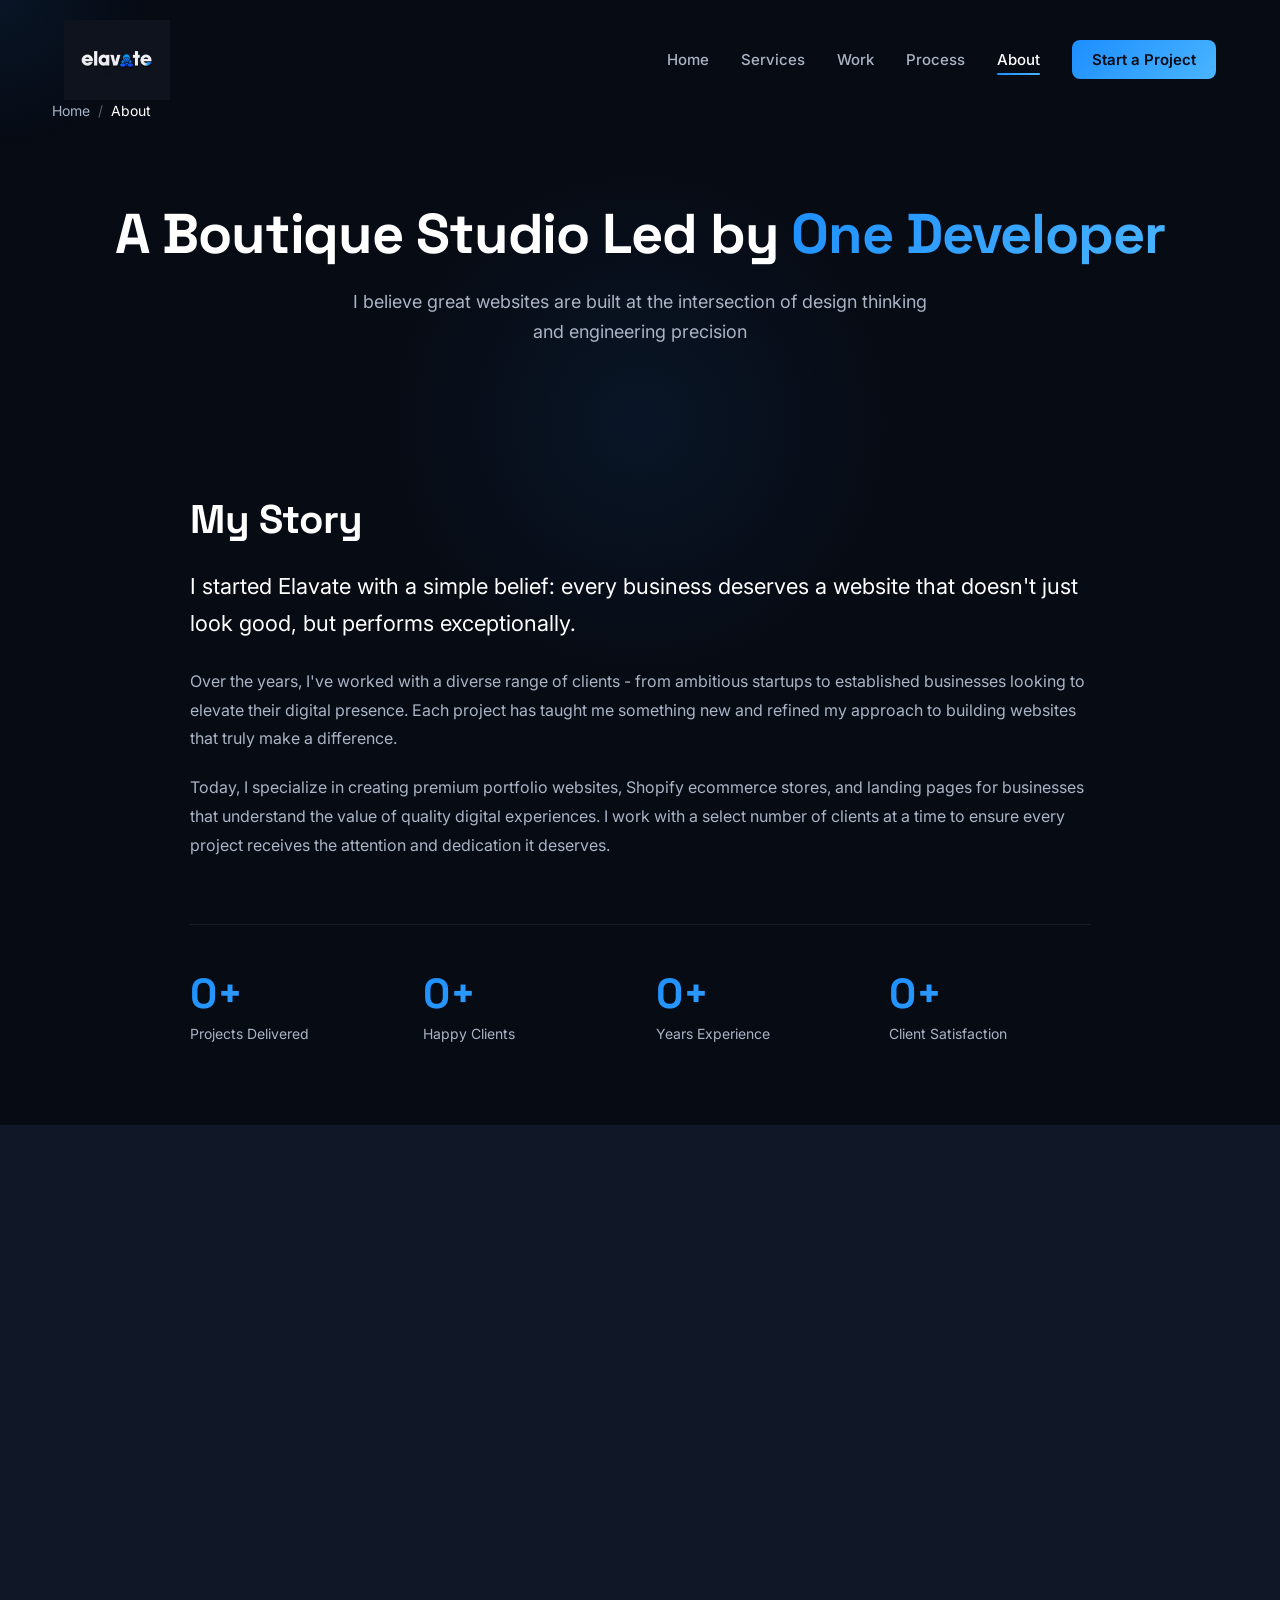
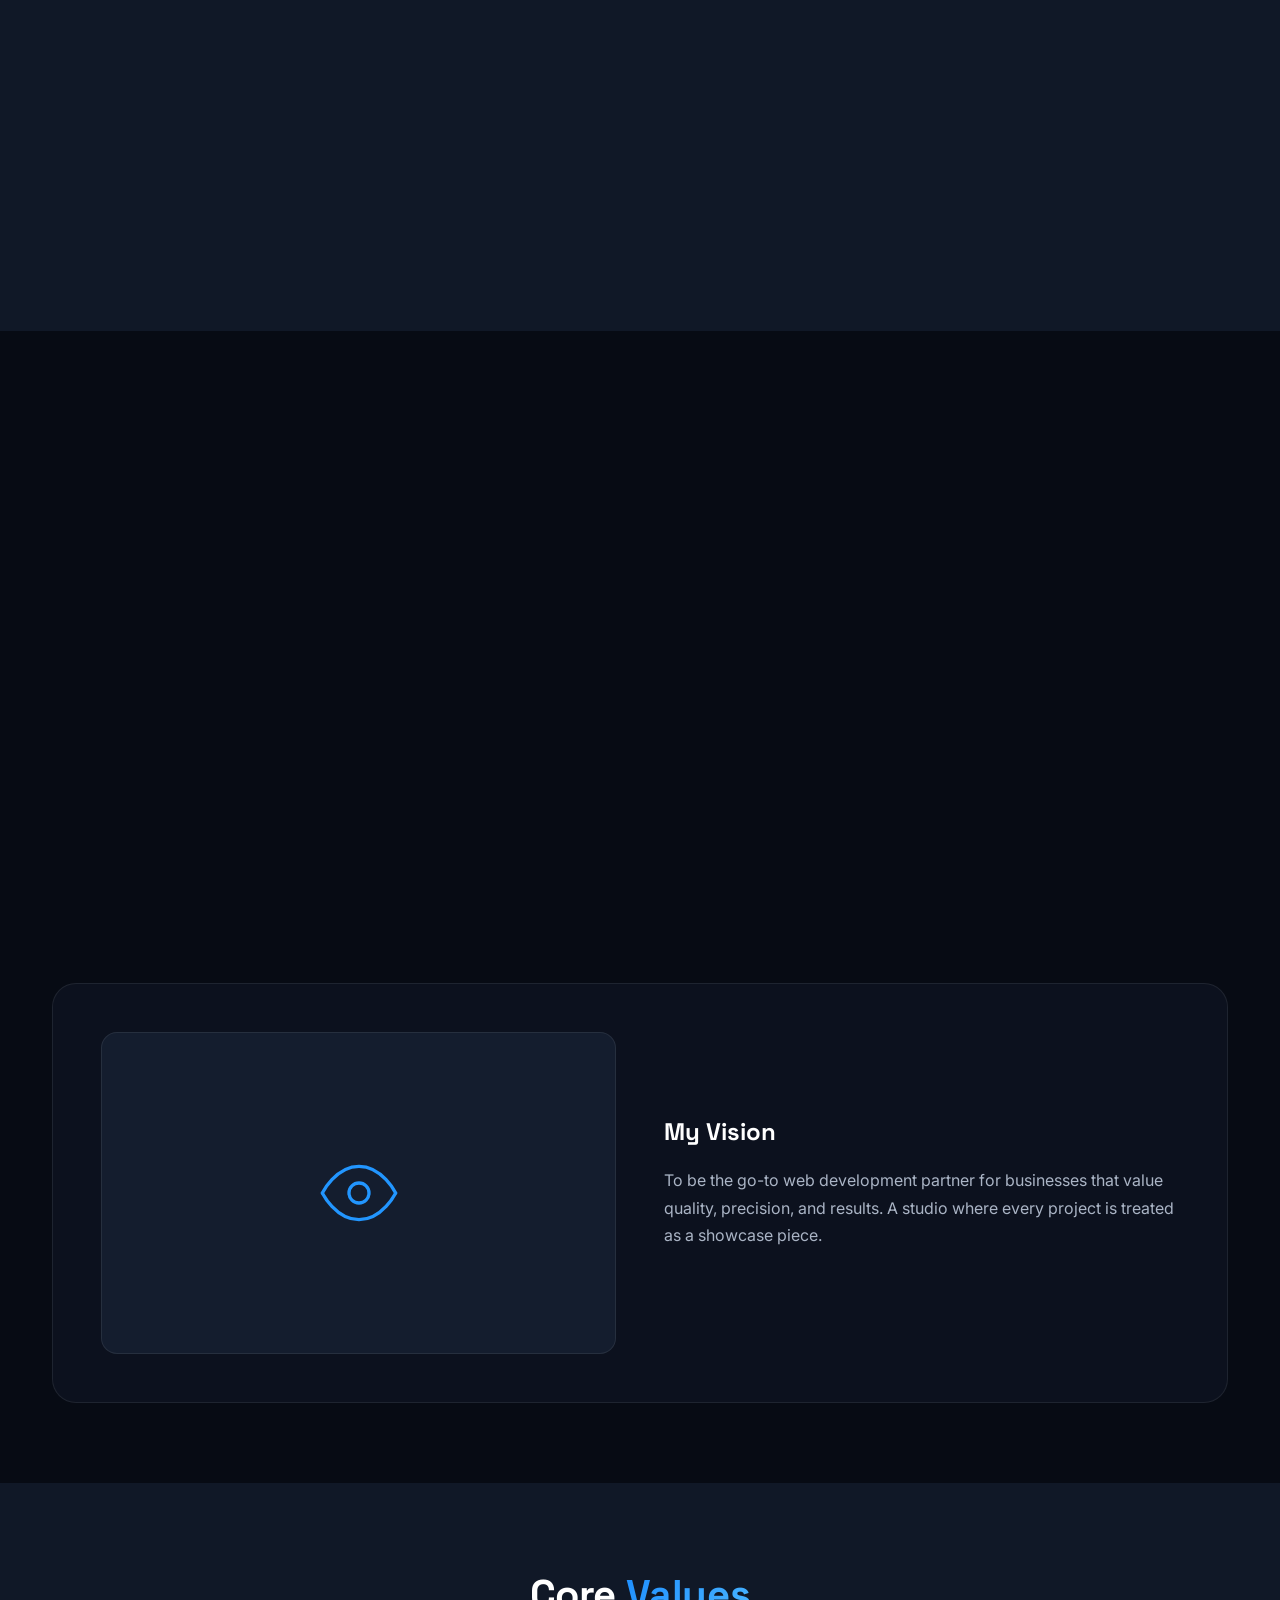
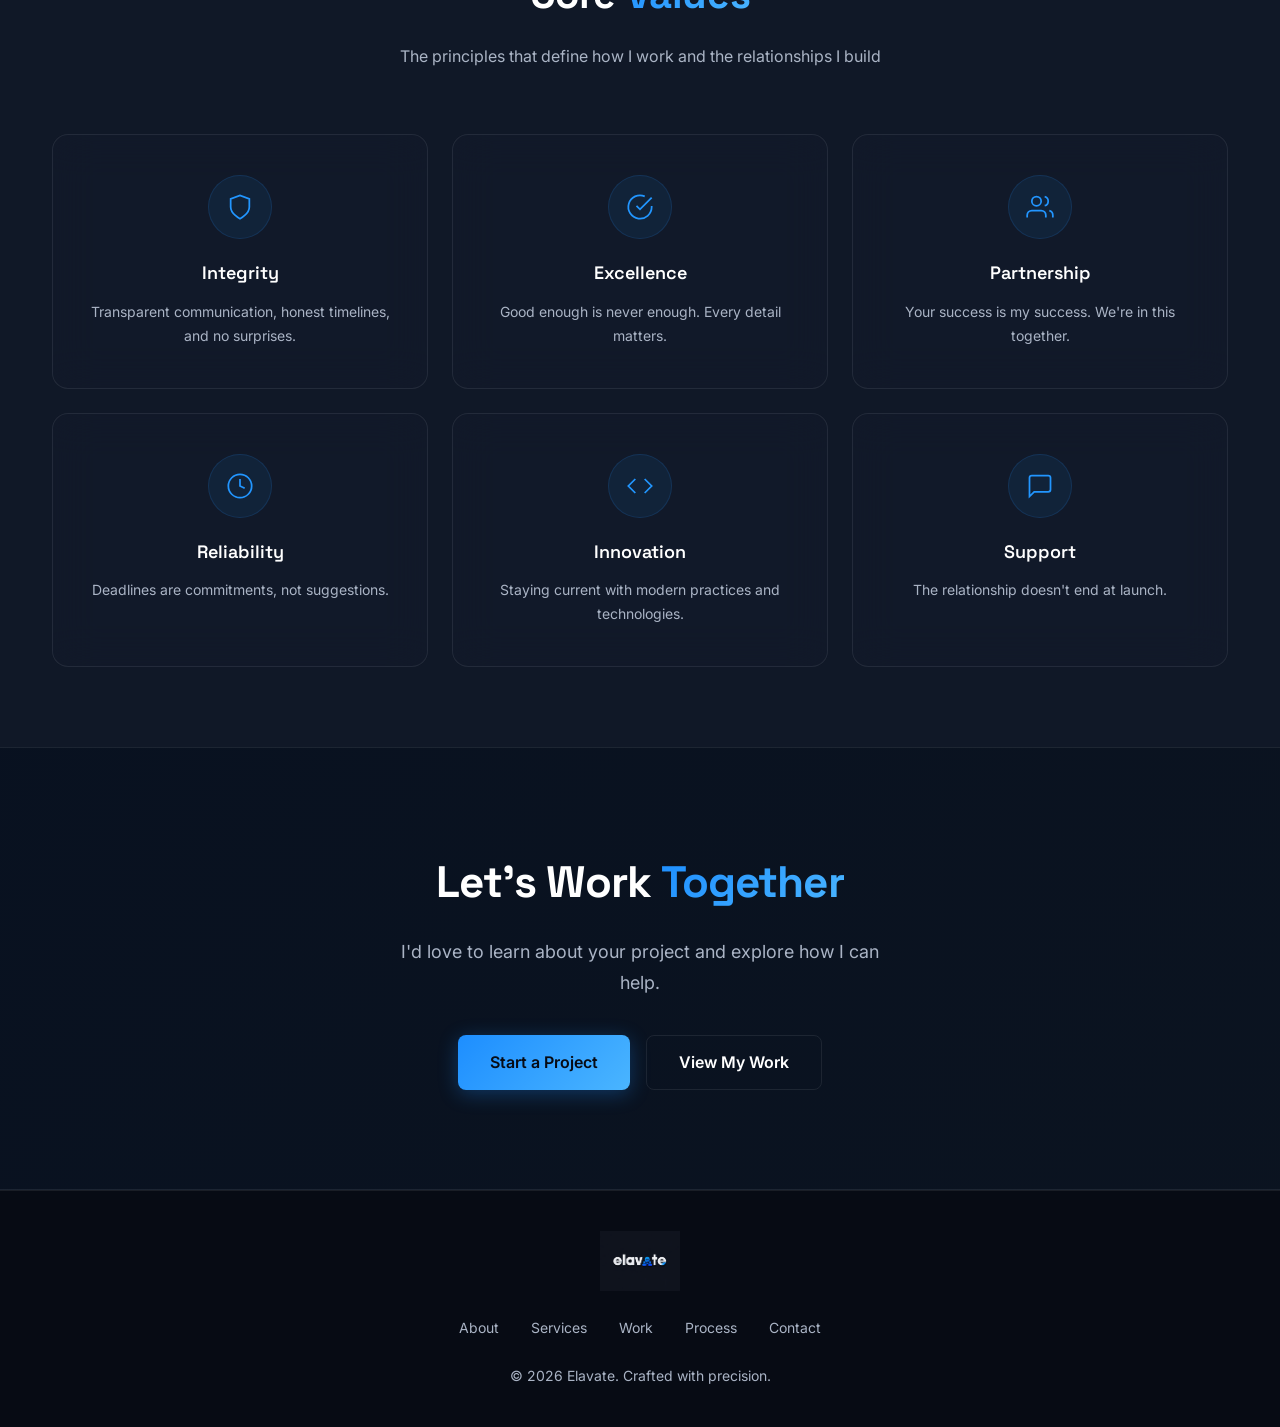
==== commit fcfa06e4: "2nd commit" ====
--- a/about.html
+++ b/about.html
@@ -27,7 +27,9 @@
 
     <header id="navbar" class="navbar">
         <nav class="nav-container">
-            <a href="index.html" class="nav-logo"><span class="logo-gradient">E</span>lavate</a>
+            <a href="index.html" class="nav-logo">
+                <img src="images/elavate-logo.png" alt="Elavate Logo" class="logo-img">
+            </a>
             <ul class="nav-menu" id="nav-menu">
                 <li><a href="index.html" class="nav-link">Home</a></li>
                 <li><a href="services.html" class="nav-link">Services</a></li>
@@ -194,7 +196,9 @@
         </section>
     </main>
 
-    <footer class="footer"><div class="container"><div class="footer-content"><a href="index.html" class="nav-logo footer-logo"><span class="logo-gradient">E</span>lavate</a><ul class="footer-nav"><li><a href="about.html">About</a></li><li><a href="services.html">Services</a></li><li><a href="work.html">Work</a></li><li><a href="process.html">Process</a></li><li><a href="contact.html">Contact</a></li></ul><p class="footer-copyright">&copy; 2026 Elavate. Crafted with precision.</p></div></div></footer>
+    <footer class="footer"><div class="container"><div class="footer-content"><a href="index.html" class="nav-logo footer-logo">
+                    <img src="images/elavate-logo.png" alt="Elavate Logo" class="logo-img">
+                </a><ul class="footer-nav"><li><a href="about.html">About</a></li><li><a href="services.html">Services</a></li><li><a href="work.html">Work</a></li><li><a href="process.html">Process</a></li><li><a href="contact.html">Contact</a></li></ul><p class="footer-copyright">&copy; 2026 Elavate. Crafted with precision.</p></div></div></footer>
     <button id="back-to-top" class="back-to-top" aria-label="Back to top"><svg width="20" height="20" viewBox="0 0 24 24" fill="none" stroke="currentColor" stroke-width="2"><polyline points="18 15 12 9 6 15"/></svg></button>
 
     <script src="js/main.js"></script>
--- a/css/style.css
+++ b/css/style.css
@@ -70,7 +70,7 @@
 .container {
     max-width: 1200px;
     margin: 0 auto;
-    padding: 0 24px;
+    padding: 0 12px;
 }
 
 /* Section */
@@ -1892,3 +1892,22 @@
     color: var(--text-secondary);
     line-height: 1.6;
 }
+.logo-img{
+    height:80px;
+    width:auto;
+    display:block;
+    transition:all .3s ease;
+}
+
+.nav-logo{
+    display:flex;
+    align-items:center;
+}
+
+.footer-logo .logo-img{
+    height:60px;
+}
+
+.logo-img:hover{
+    transform:scale(1.05);
+}
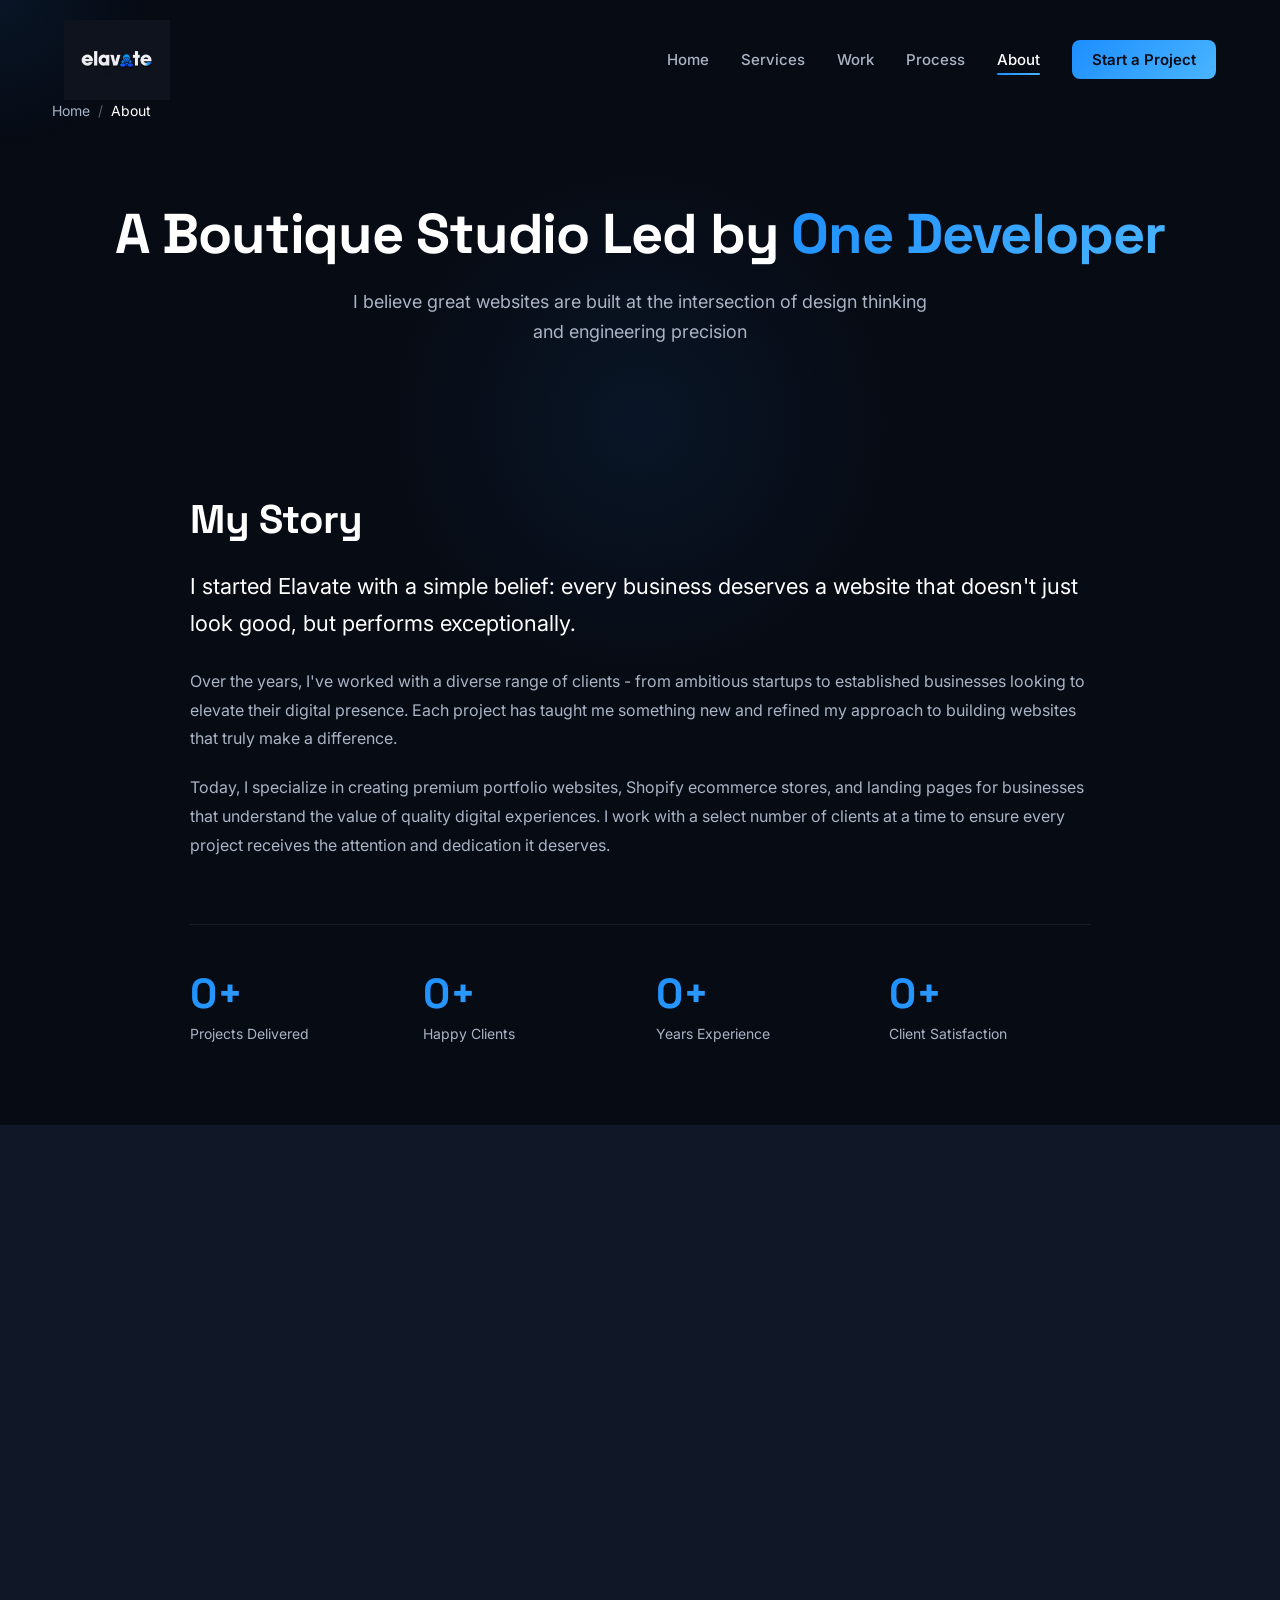
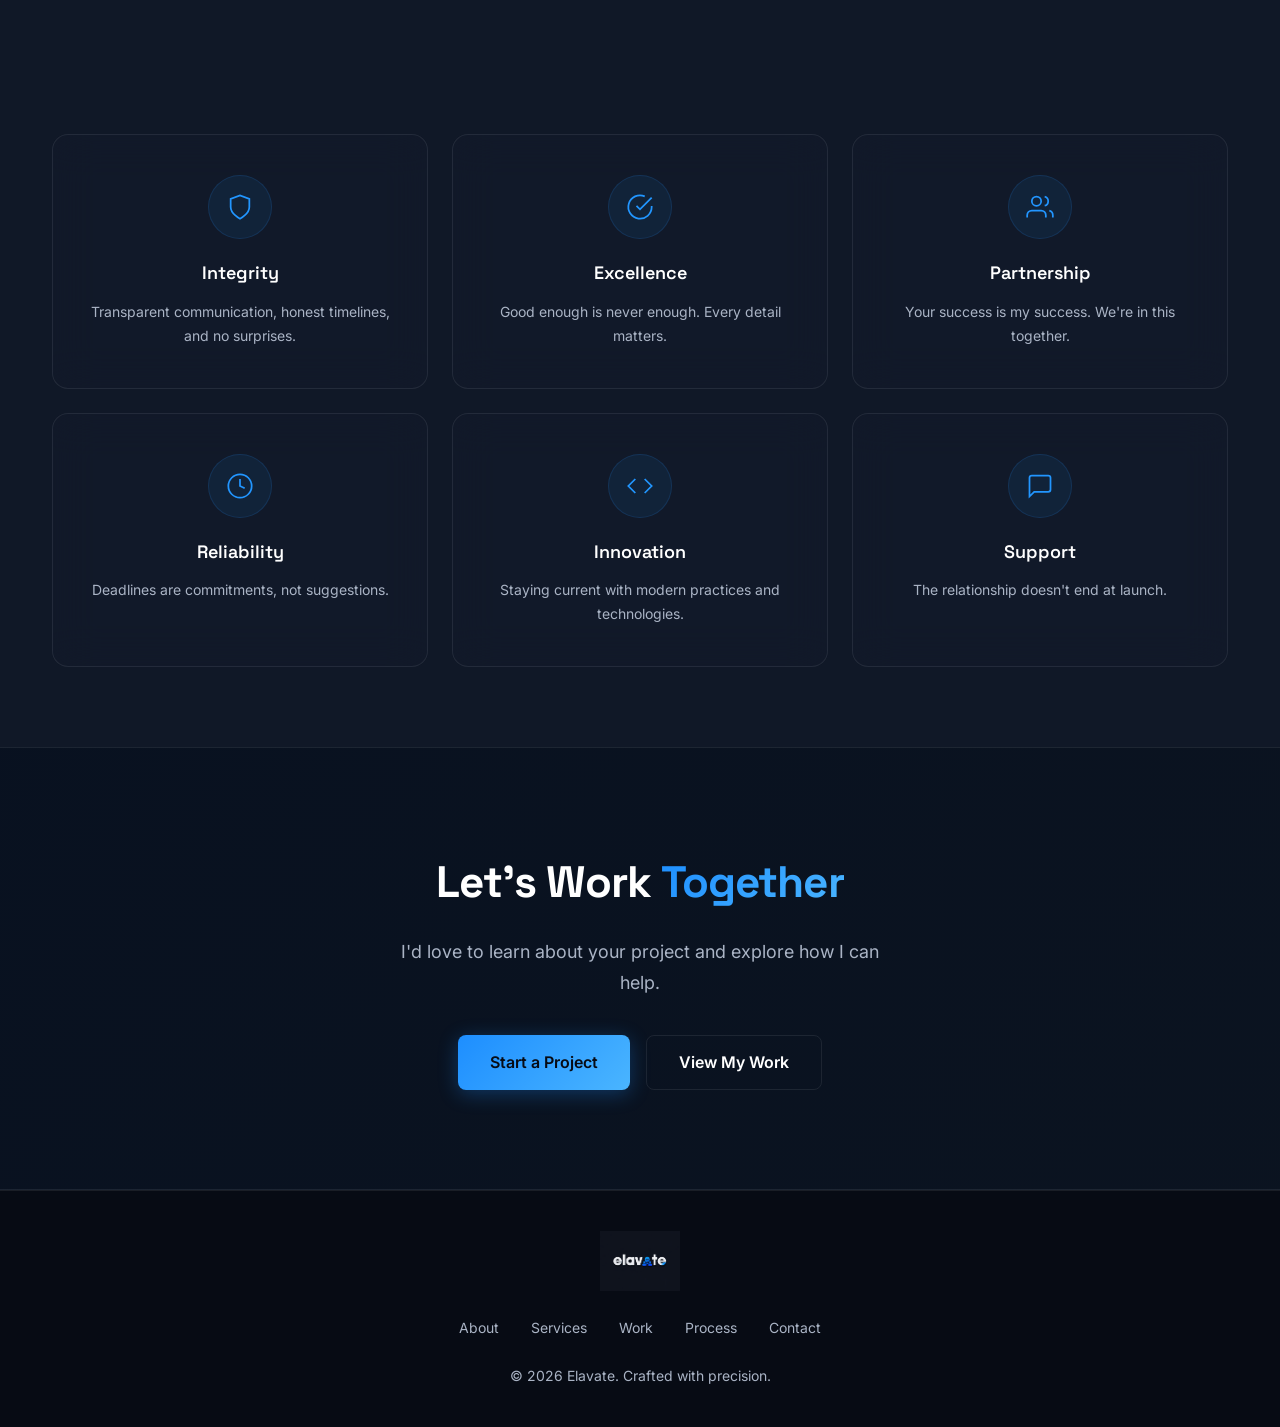
==== commit 06e6c1c5: "logo update" ====
--- a/about.html
+++ b/about.html
@@ -20,7 +20,13 @@
     <link rel="stylesheet" href="css/responsive.css">
 </head>
 <body>
-    <div id="loader" class="loader"><div class="loader-inner"><div class="loader-bar"></div><span class="loader-text">ELAVATE</span></div></div>
+    <div id="loader" class="loader">
+        <div class="loader-inner">
+            <img src="images/elavate-logo.png" alt="Elavate Logo" class="loader-logo logo-img">
+            <div class="loader-bar"></div>
+          
+        </div>
+    </div>
     <div class="page-transition" id="page-transition"></div>
     <div id="mouse-glow" class="mouse-glow"></div>
     <div id="scroll-progress" class="scroll-progress"></div>
--- a/css/style.css
+++ b/css/style.css
@@ -214,7 +214,13 @@
 .loader-inner {
     text-align: center;
 }
-
+    
+.loader-logo {
+    display: block;
+    margin: 0 auto 24px;
+    max-width: 140px;
+}
+    
 .loader-bar {
     width: 200px;
     height: 3px;
@@ -1572,12 +1578,148 @@
     align-items: center;
     justify-content: center;
     border: 1px solid var(--border);
-}
-
-/* =============================================
+   }
+
+   .project-showcase {
+    display: flex;
+    align-items: center;
+    gap: 40px;
+    padding: 48px;
+    margin-bottom: 40px;
+    background: rgba(20, 29, 46, 0.35);
+    border: 1px solid var(--border);
+    border-radius: var(--radius-lg);
+    transition: var(--transition);
+    overflow: hidden;
+   }
+
+   .project-showcase.reverse {
+    flex-direction: row-reverse;
+   }
+
+   .project-showcase:hover {
+    border-color: rgba(34, 150, 255, 0.3);
+    box-shadow: 0 30px 90px rgba(34, 150, 255, 0.14);
+    background: rgba(20, 29, 46, 0.55);
+   }
+
+   .project-showcase-visual,
+   .project-showcase-content {
+    flex: 1;
+   }
+
+   .project-mockup {
+    border-radius: 28px;
+    overflow: hidden;
+    border: 1px solid rgba(255, 255, 255, 0.08);
+    background: rgba(12, 18, 31, 0.8);
+    box-shadow: 0 24px 80px rgba(0, 0, 0, 0.25);
+    transition: var(--transition);
+   }
+
+   .project-showcase:hover .project-mockup {
+    transform: translateY(-4px);
+    border-color: rgba(34, 150, 255, 0.25);
+   }
+
+   .project-mockup-bar {
+    display: flex;
+    align-items: center;
+    gap: 10px;
+    padding: 18px 20px;
+    background: rgba(7, 11, 20, 0.8);
+    border-bottom: 1px solid rgba(255, 255, 255, 0.06);
+   }
+
+   .project-mockup-dot {
+    width: 10px;
+    height: 10px;
+    border-radius: 50%;
+    background: rgba(255, 255, 255, 0.45);
+    box-shadow: 0 0 18px rgba(34, 150, 255, 0.2);
+   }
+
+   .project-mockup-url {
+    margin-left: auto;
+    color: var(--text-secondary);
+    font-size: 13px;
+    text-transform: lowercase;
+   }
+
+   .project-mockup-image {
+    width: 100%;
+    display: block;
+    transition: transform 0.5s ease;
+   }
+
+   .project-mockup:hover .project-mockup-image {
+    transform: scale(1.03);
+   }
+
+   .project-badge {
+    display: inline-flex;
+    align-items: center;
+    padding: 10px 18px;
+    border-radius: 999px;
+    background: rgba(34, 150, 255, 0.1);
+    color: var(--primary);
+    font-size: 13px;
+    font-weight: 600;
+    margin-bottom: 24px;
+   }
+
+   .project-copy {
+    color: var(--text-secondary);
+    line-height: 1.8;
+    margin-bottom: 24px;
+    max-width: 640px;
+   }
+
+   .project-tags {
+    display: flex;
+    flex-wrap: wrap;
+    gap: 10px;
+    margin-top: 10px;
+   }
+
+   .project-actions {
+    display: flex;
+    flex-wrap: wrap;
+    gap: 16px;
+    margin-top: 28px;
+   }
+
+   .project-showcase-content .content-title {
+    font-size: clamp(32px, 4vw, 46px);
+    margin-bottom: 18px;
+   }
+
+   @media (max-width: 940px) {
+    .project-showcase {
+        flex-direction: column;
+        padding: 32px;
+    }
+
+    .project-showcase.reverse {
+        flex-direction: column;
+    }
+   }
+
+   @media (max-width: 660px) {
+    .project-mockup-bar {
+        flex-wrap: wrap;
+        gap: 8px;
+    }
+ 
+    .project-showcase {
+        padding: 28px;
+    }
+   }
+ 
+   /* =============================================
    FAQ ACCORDION
    ============================================= */
-.faq-list {
+   .faq-list {
     max-width: 800px;
     margin: 0 auto;
 }
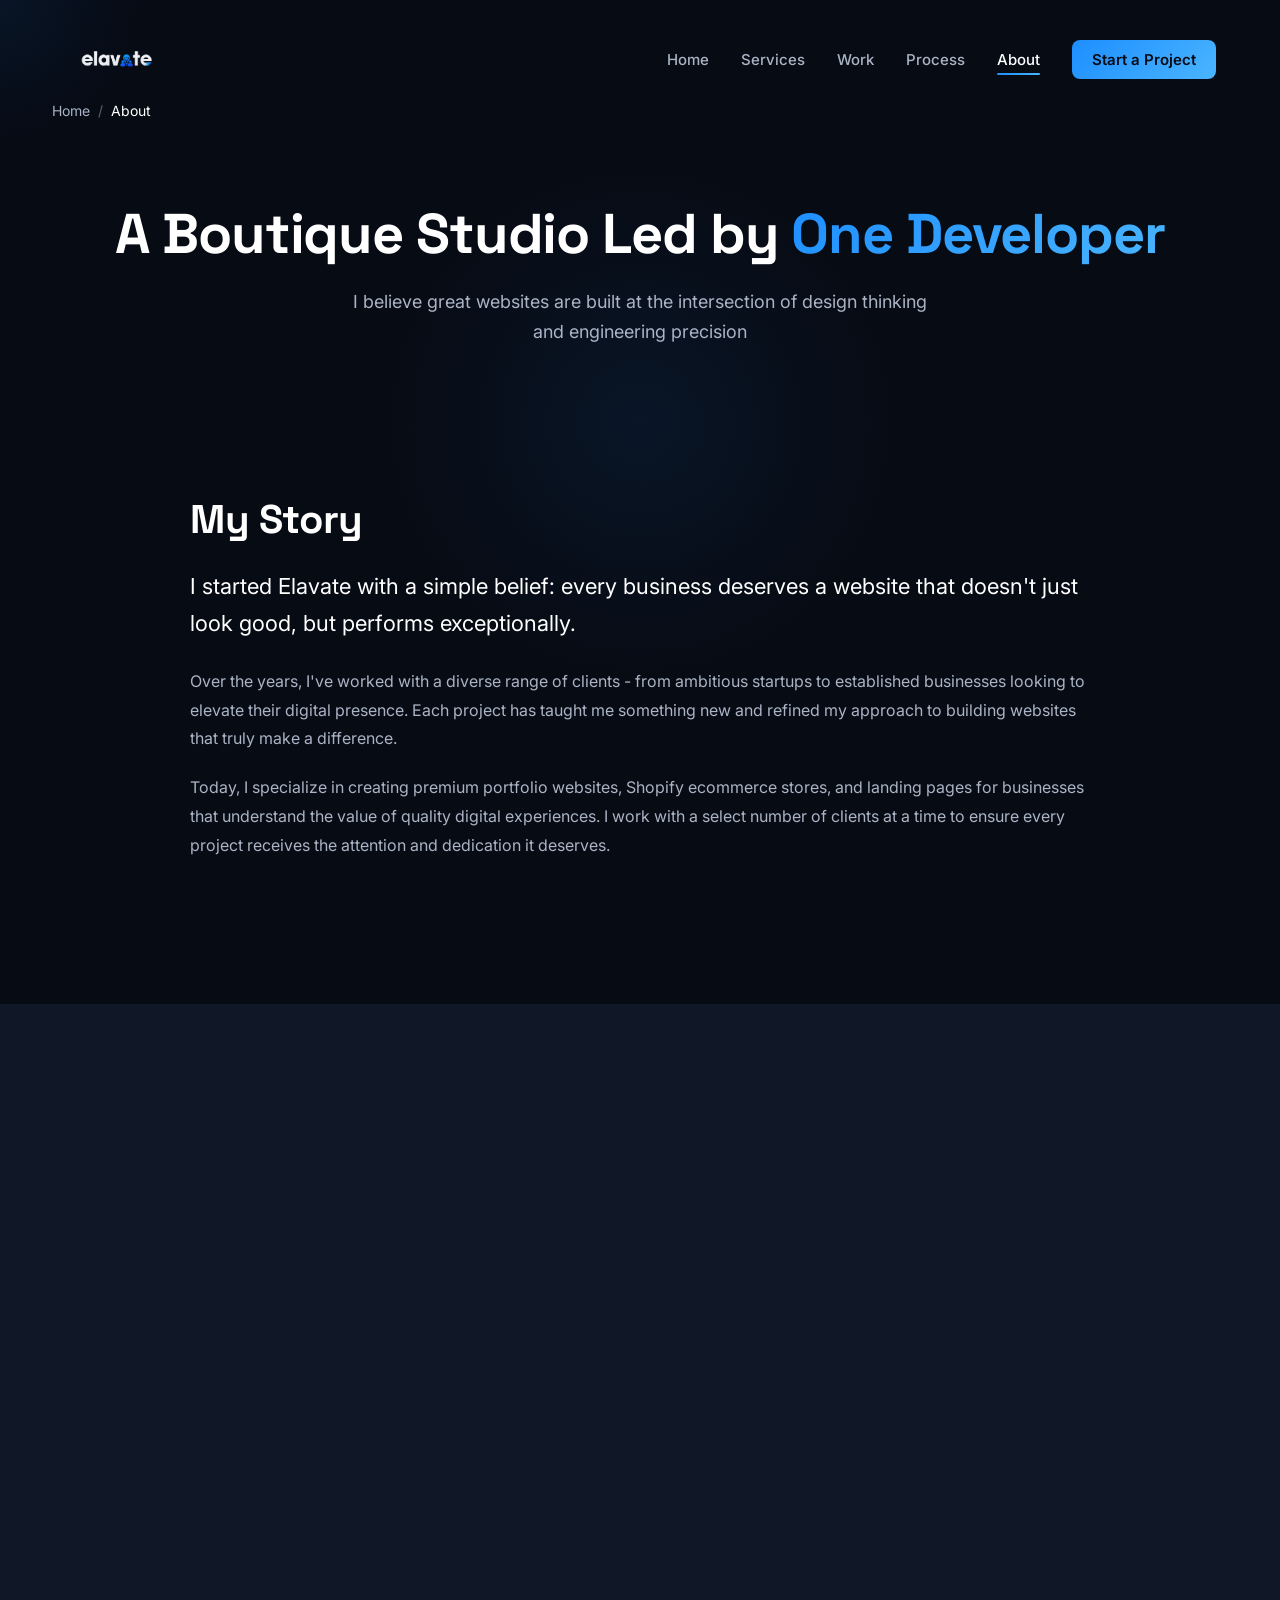
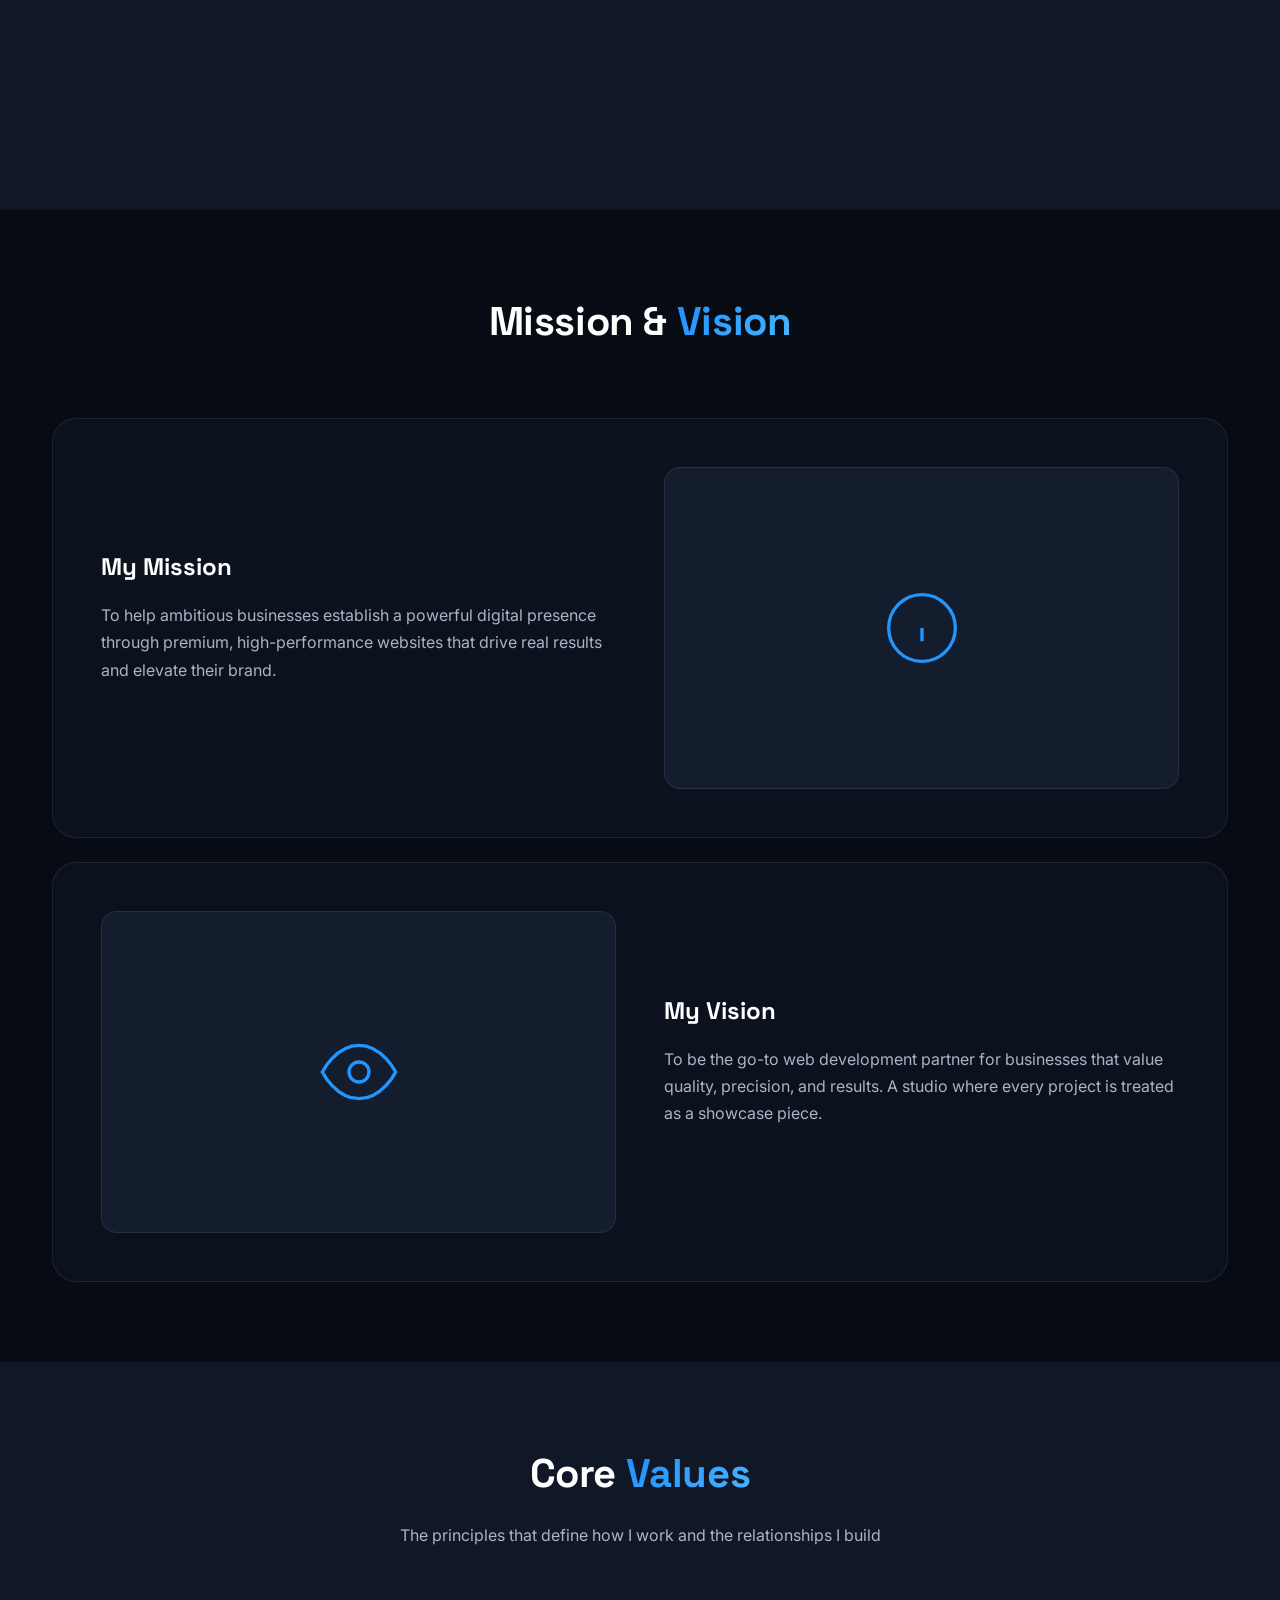
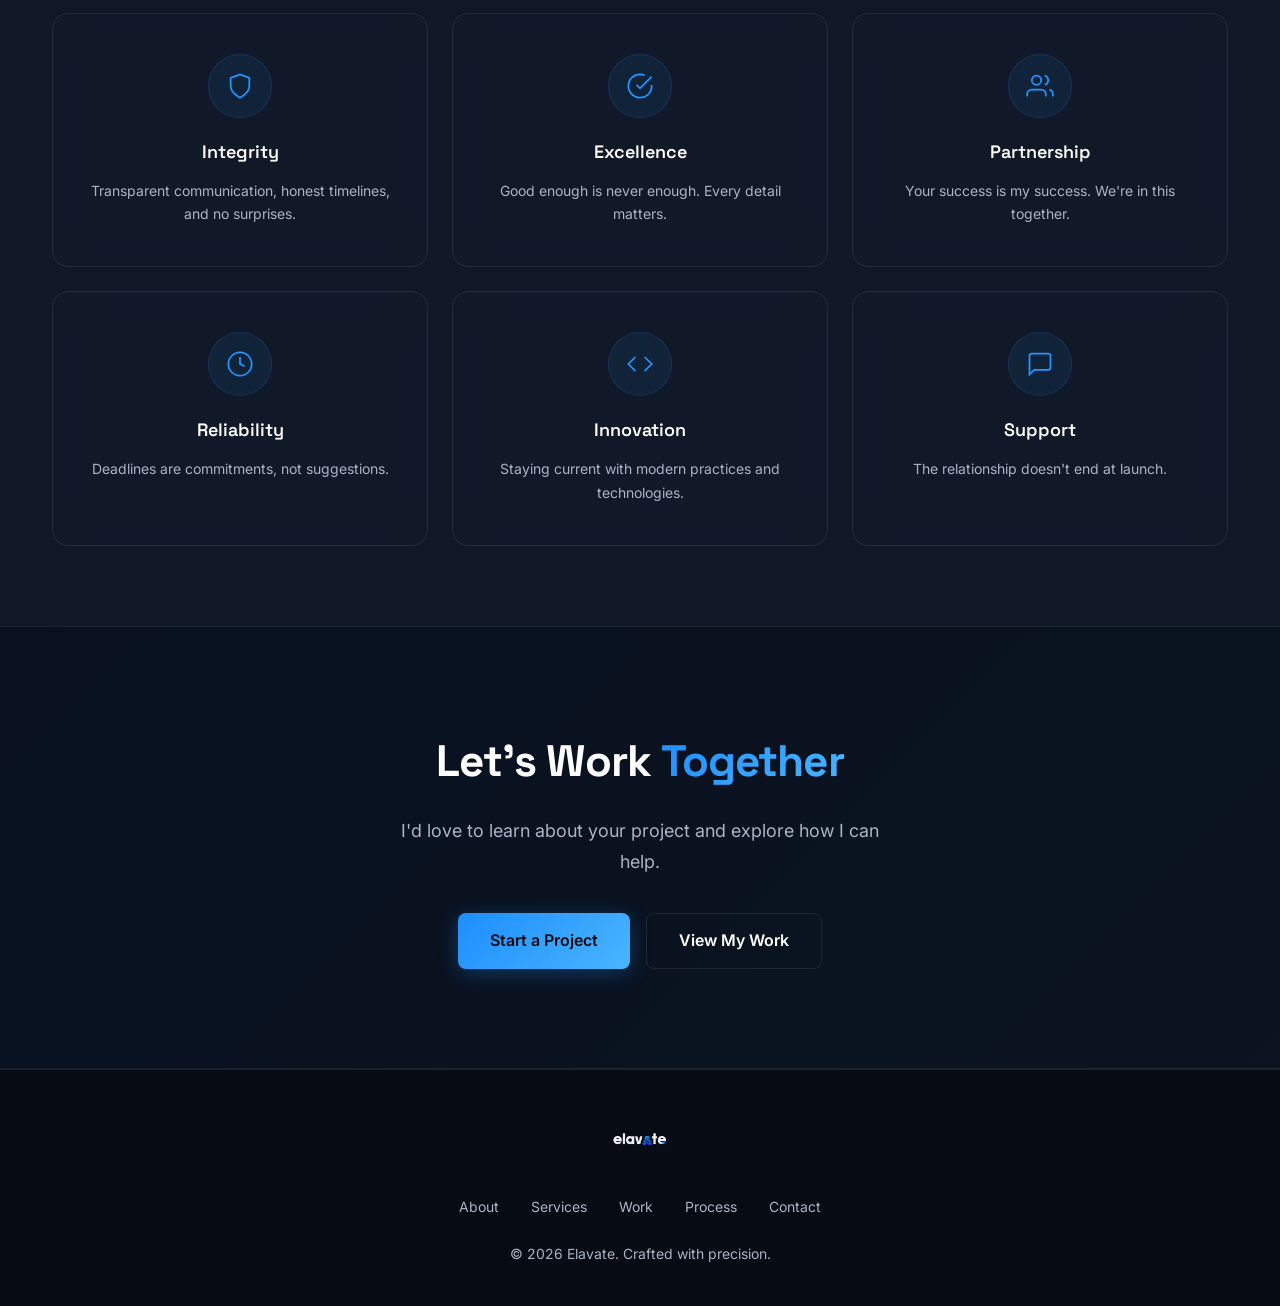
==== commit fad218a9: "Update portfolio projects and case studies" ====
--- a/about.html
+++ b/about.html
@@ -7,11 +7,11 @@
     <meta name="description" content="Learn about Elavate - a boutique web development studio focused on creating premium digital experiences for modern businesses.">
     <meta name="keywords" content="about elavate, web developer, design philosophy, mission, values">
     <meta name="author" content="Elavate">
-    <link rel="canonical" href="https://elavate.dev/about.html">
+    <link rel="canonical" href="https://elvate.pages.dev/about">
     <meta property="og:title" content="About | Elavate | Premium Web Development">
     <meta property="og:description" content="Learn about Elavate - a boutique web development studio focused on creating premium digital experiences.">
     <meta property="og:type" content="website">
-    <meta property="og:url" content="https://elavate.dev/about.html">
+    <meta property="og:url" content="https://elvate.pages.dev/about">
     <link rel="preconnect" href="https://fonts.googleapis.com">
     <link rel="preconnect" href="https://fonts.gstatic.com" crossorigin>
     <link href="https://fonts.googleapis.com/css2?family=Inter:wght@300;400;500;600;700&family=Space+Grotesk:wght@400;500;600;700&display=swap" rel="stylesheet">
@@ -68,12 +68,6 @@
                         <p class="about-text">Over the years, I've worked with a diverse range of clients - from ambitious startups to established businesses looking to elevate their digital presence. Each project has taught me something new and refined my approach to building websites that truly make a difference.</p>
                         <p class="about-text">Today, I specialize in creating premium portfolio websites, Shopify ecommerce stores, and landing pages for businesses that understand the value of quality digital experiences. I work with a select number of clients at a time to ensure every project receives the attention and dedication it deserves.</p>
                     </div>
-                    <div class="about-stats">
-                        <div class="stat-item"><span class="stat-number" data-count="50">0</span><span class="stat-label">Projects Delivered</span></div>
-                        <div class="stat-item"><span class="stat-number" data-count="35">0</span><span class="stat-label">Happy Clients</span></div>
-                        <div class="stat-item"><span class="stat-number" data-count="3">0</span><span class="stat-label">Years Experience</span></div>
-                        <div class="stat-item"><span class="stat-number" data-count="100">0</span><span class="stat-label">Client Satisfaction</span></div>
-                    </div>
                 </div>
             </div>
         </section>
--- a/css/style.css
+++ b/css/style.css
@@ -1461,6 +1461,7 @@
     padding: 80px 0 60px;
     text-align: center;
     position: relative;
+    overflow-x: clip;
 }
 
 .page-hero::before {
@@ -1578,9 +1579,241 @@
     align-items: center;
     justify-content: center;
     border: 1px solid var(--border);
-   }
-
-   .project-showcase {
+}
+
+/* =============================================
+   WORK PAGE - PREMIUM PORTFOLIO
+   ============================================= */
+.work-section {
+    padding: 80px 0;
+}
+
+.work-section-alt {
+    background: var(--bg-section);
+}
+
+.work-section-header {
+    text-align: center;
+    margin-bottom: 64px;
+}
+
+.work-section-subtitle {
+    font-size: 16px;
+    color: var(--text-secondary);
+    margin-top: 12px;
+    max-width: 500px;
+    margin-left: auto;
+    margin-right: auto;
+    line-height: 1.7;
+}
+
+/* Featured Project */
+.featured-project {
+    display: grid;
+    grid-template-columns: 1.2fr 1fr;
+    gap: 56px;
+    align-items: center;
+    padding: 48px;
+    margin-bottom: 48px;
+    background: rgba(20, 29, 46, 0.4);
+    border: 1px solid var(--border);
+    border-radius: var(--radius-lg);
+    transition: all 0.4s cubic-bezier(0.4, 0, 0.2, 1);
+}
+
+.featured-project:last-child {
+    margin-bottom: 0;
+}
+
+.featured-project:hover {
+    border-color: rgba(34, 150, 255, 0.25);
+    box-shadow: 0 32px 80px rgba(0, 0, 0, 0.3), 0 0 60px rgba(34, 150, 255, 0.08);
+    transform: translateY(-4px);
+}
+
+.featured-project-reverse {
+    grid-template-columns: 1fr 1.2fr;
+}
+
+.featured-project-reverse .featured-project-visual {
+    order: 2;
+}
+
+.featured-project-reverse .featured-project-content {
+    order: 1;
+}
+
+/* Featured Project Visual */
+.featured-project-visual {
+    position: relative;
+}
+
+.featured-project-mockup {
+    border-radius: 20px;
+    overflow: hidden;
+    border: 1px solid rgba(255, 255, 255, 0.08);
+    background: rgba(12, 18, 31, 0.9);
+    box-shadow: 0 32px 80px rgba(0, 0, 0, 0.35);
+    transition: all 0.5s cubic-bezier(0.4, 0, 0.2, 1);
+}
+
+.featured-project:hover .featured-project-mockup {
+    transform: translateY(-8px) scale(1.01);
+    box-shadow: 0 40px 100px rgba(0, 0, 0, 0.4), 0 0 40px rgba(34, 150, 255, 0.1);
+    border-color: rgba(34, 150, 255, 0.2);
+}
+
+.project-mockup-bar {
+    display: flex;
+    align-items: center;
+    gap: 10px;
+    padding: 16px 20px;
+    background: rgba(7, 11, 20, 0.85);
+    border-bottom: 1px solid rgba(255, 255, 255, 0.06);
+}
+
+.project-mockup-dot {
+    width: 10px;
+    height: 10px;
+    border-radius: 50%;
+    background: rgba(255, 255, 255, 0.4);
+    transition: background 0.3s ease;
+}
+
+.featured-project:hover .project-mockup-dot:first-child {
+    background: #ff5f57;
+}
+
+.featured-project:hover .project-mockup-dot:nth-child(2) {
+    background: #febc2e;
+}
+
+.featured-project:hover .project-mockup-dot:nth-child(3) {
+    background: #28c840;
+}
+
+.project-mockup-url {
+    margin-left: auto;
+    color: var(--text-secondary);
+    font-size: 13px;
+    font-weight: 500;
+    text-transform: lowercase;
+    letter-spacing: 0.5px;
+}
+
+.featured-project-image-wrapper {
+    aspect-ratio: 16/10;
+    overflow: hidden;
+    background: linear-gradient(135deg, rgba(29, 142, 255, 0.05) 0%, rgba(74, 181, 255, 0.03) 100%);
+}
+
+.featured-project-image {
+    width: 100%;
+    height: 100%;
+    object-fit: cover;
+    display: block;
+    transition: transform 0.6s cubic-bezier(0.4, 0, 0.2, 1);
+}
+
+.featured-project:hover .featured-project-image {
+    transform: scale(1.04);
+}
+
+/* Featured Project Content */
+.featured-project-content {
+    padding: 16px 0;
+}
+
+.featured-project-meta {
+    display: flex;
+    align-items: center;
+    gap: 16px;
+    margin-bottom: 20px;
+}
+
+.featured-project-badge {
+    display: inline-flex;
+    align-items: center;
+    padding: 8px 16px;
+    border-radius: 999px;
+    background: rgba(34, 150, 255, 0.1);
+    border: 1px solid rgba(34, 150, 255, 0.2);
+    color: var(--primary);
+    font-size: 12px;
+    font-weight: 600;
+    text-transform: uppercase;
+    letter-spacing: 0.5px;
+}
+
+.featured-project-year {
+    font-size: 13px;
+    color: var(--text-secondary);
+    font-weight: 500;
+}
+
+.featured-project-title {
+    font-family: var(--font-heading);
+    font-size: clamp(32px, 4vw, 44px);
+    font-weight: 700;
+    line-height: 1.15;
+    margin-bottom: 20px;
+    letter-spacing: -0.02em;
+}
+
+.featured-project-description {
+    font-size: 16px;
+    color: var(--text-secondary);
+    line-height: 1.8;
+    margin-bottom: 28px;
+    max-width: 520px;
+}
+
+.featured-project-tags {
+    display: flex;
+    flex-wrap: wrap;
+    gap: 10px;
+    margin-bottom: 32px;
+}
+
+.portfolio-tag {
+    font-size: 12px;
+    font-weight: 500;
+    color: var(--text-secondary);
+    padding: 8px 16px;
+    border: 1px solid var(--border);
+    border-radius: 20px;
+    background: rgba(255, 255, 255, 0.03);
+    transition: all 0.3s ease;
+}
+
+.featured-project:hover .portfolio-tag {
+    border-color: rgba(34, 150, 255, 0.15);
+}
+
+.featured-project-actions {
+    display: flex;
+    flex-wrap: wrap;
+    gap: 16px;
+}
+
+.featured-project-actions .btn {
+    display: inline-flex;
+    align-items: center;
+    gap: 10px;
+}
+
+.featured-project-actions .btn svg {
+    transition: transform 0.3s ease;
+}
+
+.featured-project-actions .btn:hover svg {
+    transform: translate(3px, -3px);
+}
+
+/* =============================================
+   PROJECT SHOWCASE (Legacy)
+   ============================================= */
+.project-showcase {
     display: flex;
     align-items: center;
     gap: 40px;
@@ -2052,4 +2285,4 @@
 
 .logo-img:hover{
     transform:scale(1.05);
-}+}
--- a/css/responsive.css
+++ b/css/responsive.css
@@ -402,6 +402,25 @@
     .timeline-item::before {
         left: -37px;
     }
+
+    /* Work Page - Featured Projects */
+    .featured-project {
+        grid-template-columns: 1fr;
+        gap: 40px;
+        padding: 32px;
+    }
+
+    .featured-project-reverse .featured-project-visual {
+        order: 1;
+    }
+
+    .featured-project-reverse .featured-project-content {
+        order: 2;
+    }
+
+    .work-section-header {
+        margin-bottom: 56px;
+    }
 }
 
 /* Extra Small */
@@ -430,4 +449,44 @@
         padding: 8px 16px;
         font-size: 13px;
     }
+
+    /* Work Page - Featured Projects */
+    .featured-project {
+        grid-template-columns: 1fr;
+        gap: 32px;
+        padding: 24px;
+    }
+
+    .featured-project-reverse .featured-project-visual {
+        order: 1;
+    }
+
+    .featured-project-reverse .featured-project-content {
+        order: 2;
+    }
+
+    .featured-project-content {
+        padding: 8px 0 0;
+    }
+
+    .featured-project-title {
+        font-size: clamp(28px, 7vw, 36px);
+    }
+
+    .featured-project-description {
+        font-size: 15px;
+    }
+
+    .featured-project-meta {
+        flex-wrap: wrap;
+        gap: 12px;
+    }
+
+    .work-section {
+        padding: 60px 0;
+    }
+
+    .work-section-header {
+        margin-bottom: 48px;
+    }
 }
